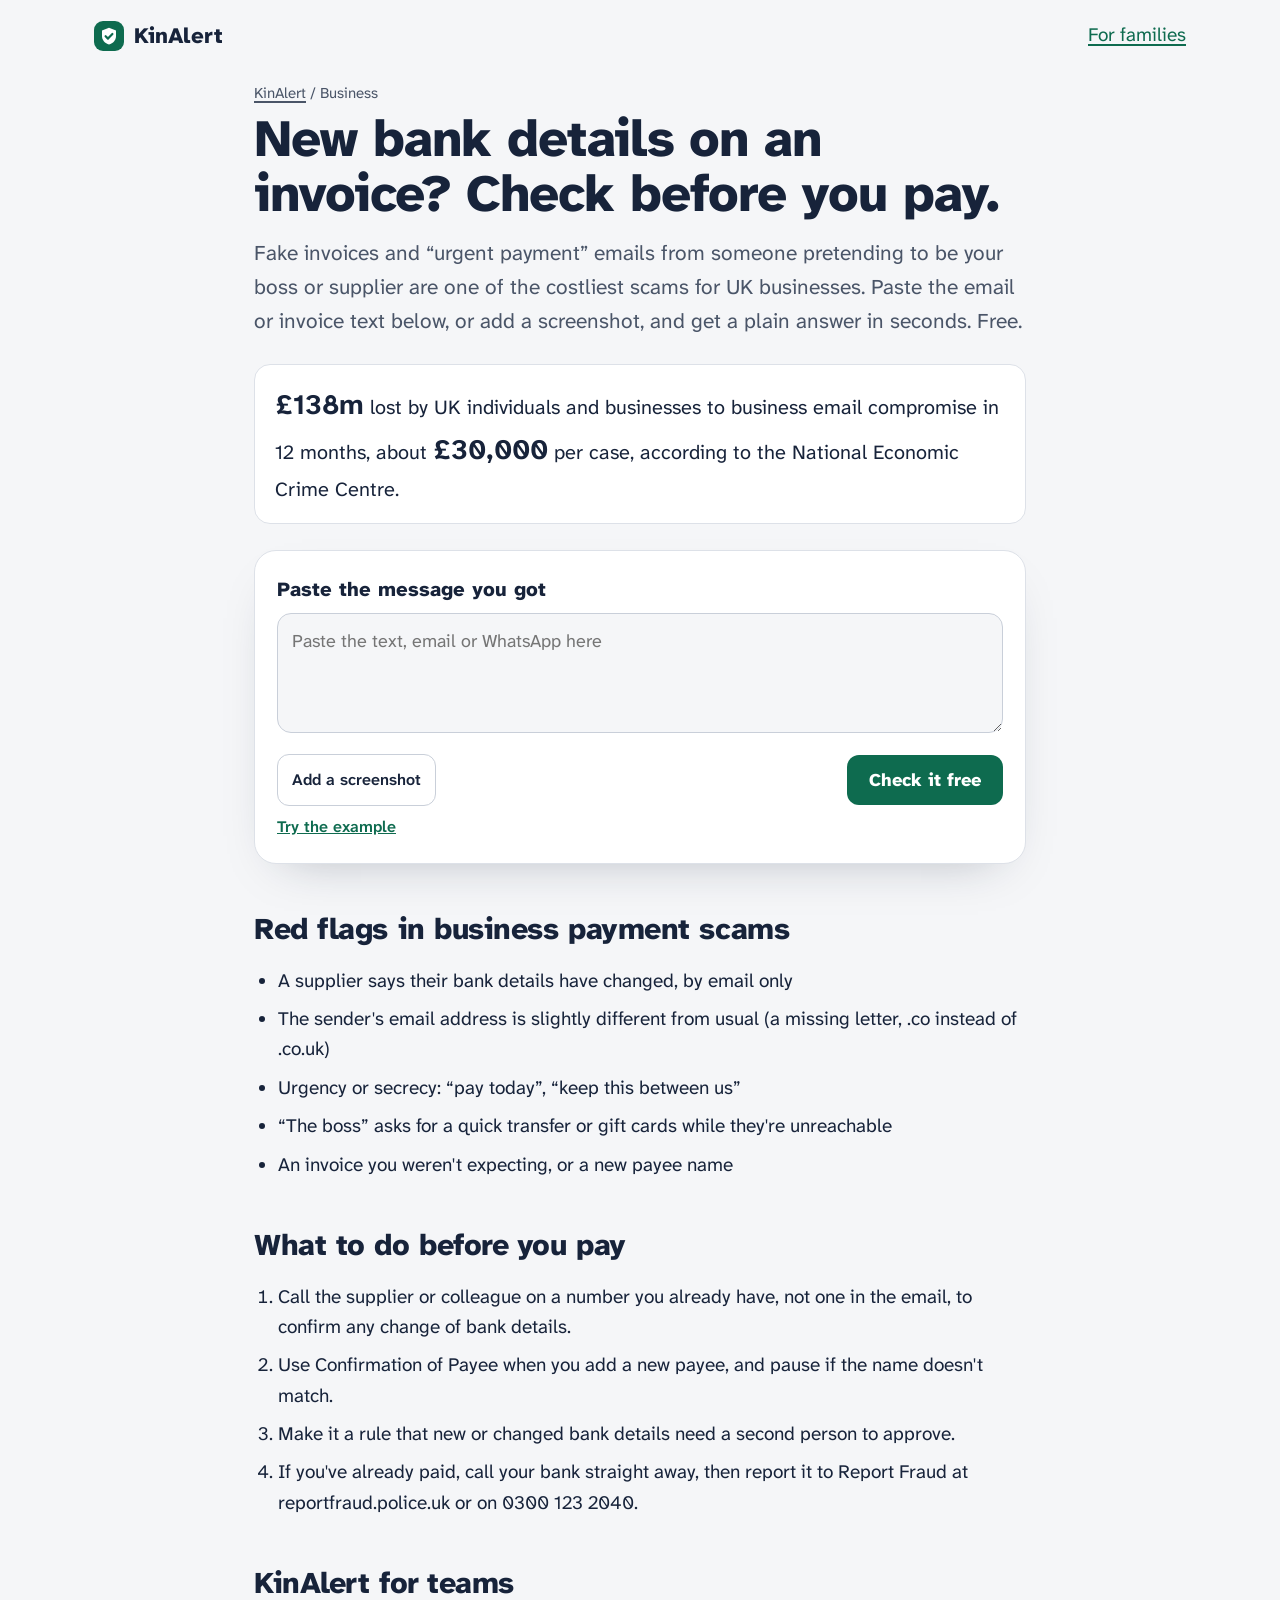
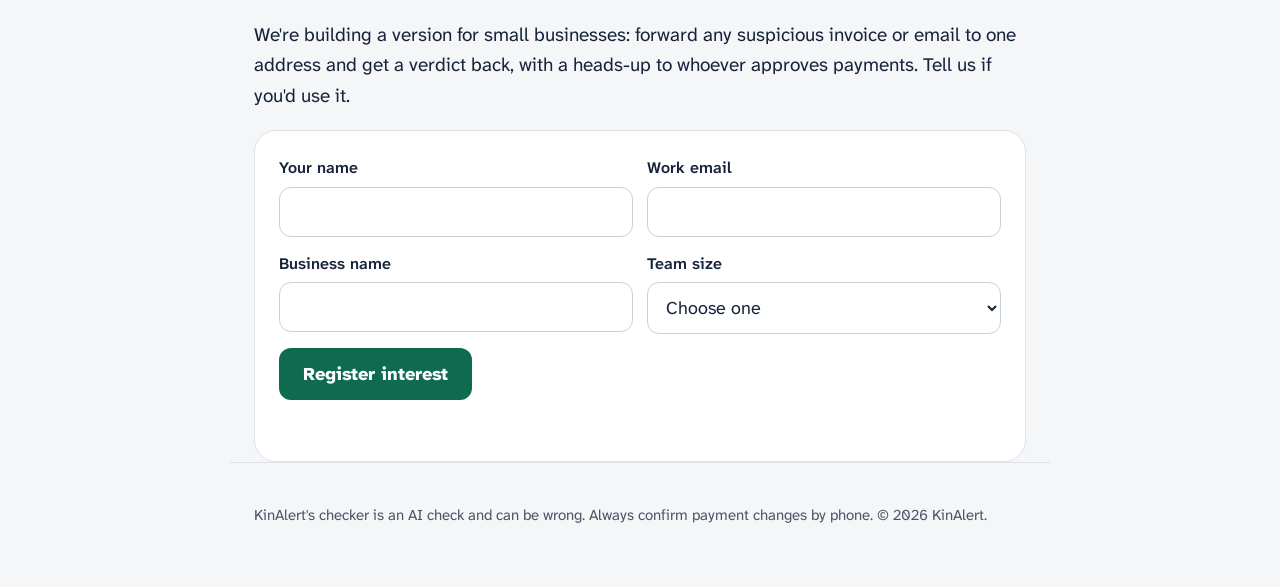
==== business/index.html @ 667c2122 "feat: business invoice scam checker page" ====
<!DOCTYPE html>
<html lang="en-GB"><head><meta charset="utf-8"><meta name="viewport" content="width=device-width, initial-scale=1">
<title>Free invoice and email scam checker for UK businesses | KinAlert</title>
<meta name="description" content="Got an invoice with new bank details or an urgent payment request from 'the boss'? Paste it in or add a screenshot and check it for scams free.">
<link rel="canonical" href="https://kinalert.co.uk/business/">
<link rel="icon" href="/assets/favicon-32.png" sizes="32x32" type="image/png">
<meta property="og:title" content="Free invoice and email scam checker for UK businesses"><meta property="og:image" content="https://kinalert.co.uk/assets/og.jpg">
<link rel="preconnect" href="https://fonts.googleapis.com"><link rel="preconnect" href="https://fonts.gstatic.com" crossorigin>
<link href="https://fonts.googleapis.com/css2?family=Atkinson+Hyperlegible+Next:wght@400;600;800&display=swap" rel="stylesheet">
<link rel="stylesheet" href="/assets/pages.css">
<style>
  .stat{font-size:20px;background:var(--surface);border:1px solid var(--line);border-radius:16px;padding:18px 20px;margin:0 0 26px}
  .stat b{font-size:28px}
  form.biz{background:var(--surface);border:1px solid var(--line);border-radius:22px;padding:24px}
  form.biz .two{display:grid;grid-template-columns:1fr 1fr;gap:14px}
  form.biz label{display:block;font-weight:600;font-size:16px;margin:0 0 6px}
  form.biz input,form.biz select{width:100%;font:400 18px var(--font);padding:12px 14px;border:1.5px solid var(--line-2);border-radius:12px;background:#fff;color:var(--ink);min-height:50px;margin-bottom:14px}
  form.biz input:focus,form.biz select:focus{outline:none;border-color:var(--brand);box-shadow:0 0 0 4px rgba(14,107,79,.15)}
  form.biz button{background:var(--brand);color:#fff;border:0;border-radius:12px;padding:14px 24px;font:800 18px var(--font);cursor:pointer;min-height:52px}
  .bm{font-weight:600;margin:10px 0 0;min-height:1.4em}.bm.ok{color:var(--brand)}.bm.err{color:var(--scam)}
  .hp{position:absolute;left:-9999px}
  @media (max-width:560px){form.biz .two{grid-template-columns:1fr;gap:0}}
</style>
</head><body>
<header class="wrap top"><a class="brand" href="/"><svg width="30" height="30" viewBox="0 0 30 30" aria-hidden="true"><rect width="30" height="30" rx="9" fill="#0e6b4f"/><path d="M15 6.8l7 2.8v5.4c0 4.3-3 7.4-7 8.6-4-1.2-7-4.3-7-8.6V9.6l7-2.8z" fill="#fff"/><path d="M11.6 15.2l2.4 2.4 4.4-4.6" fill="none" stroke="#0e6b4f" stroke-width="2.2" stroke-linecap="round" stroke-linejoin="round"/></svg> KinAlert</a><a href="/">For families</a></header>
<main class="wrap">
<p class="crumbs"><a href="/">KinAlert</a> / Business</p>
<h1>New bank details on an invoice? Check before you pay.</h1>
<p class="lead">Fake invoices and “urgent payment” emails from someone pretending to be your boss or supplier are one of the costliest scams for UK businesses. Paste the email or invoice text below, or add a screenshot, and get a plain answer in seconds. Free.</p>
<p class="stat"><b>£138m</b> lost by UK individuals and businesses to business email compromise in 12 months, about <b>£30,000</b> per case, according to the National Economic Crime Centre.</p>
<div data-kinalert-checker data-cta-text="Want this for your whole team?" data-cta-link="Register interest" data-cta-href="#biz" data-example="From: accounts@acme-supplies-ltd.co (Acme Supplies) — Hi, please note our bank details have changed. Pay invoice INV-2231 for £8,450 to the new account today: sort code 20-45-77, account 41239870. Please keep this confidential as we are mid-audit."></div>
<h2>Red flags in business payment scams</h2>
<ul class="flags">
  <li>A supplier says their bank details have changed, by email only</li>
  <li>The sender's email address is slightly different from usual (a missing letter, .co instead of .co.uk)</li>
  <li>Urgency or secrecy: “pay today”, “keep this between us”</li>
  <li>“The boss” asks for a quick transfer or gift cards while they're unreachable</li>
  <li>An invoice you weren't expecting, or a new payee name</li>
</ul>
<h2>What to do before you pay</h2>
<ol class="todo">
  <li>Call the supplier or colleague on a number you already have, not one in the email, to confirm any change of bank details.</li>
  <li>Use Confirmation of Payee when you add a new payee, and pause if the name doesn't match.</li>
  <li>Make it a rule that new or changed bank details need a second person to approve.</li>
  <li>If you've already paid, call your bank straight away, then report it to Report Fraud at reportfraud.police.uk or on 0300 123 2040.</li>
</ol>
<h2>KinAlert for teams</h2>
<p>We're building a version for small businesses: forward any suspicious invoice or email to one address and get a verdict back, with a heads-up to whoever approves payments. Tell us if you'd use it.</p>
<form class="biz" id="biz" novalidate>
  <div class="two"><div><label for="bn">Your name</label><input id="bn" name="name" autocomplete="name" maxlength="60" required></div>
  <div><label for="be">Work email</label><input id="be" name="email" type="email" autocomplete="email" maxlength="120" required></div></div>
  <div class="two"><div><label for="bc">Business name</label><input id="bc" name="company" autocomplete="organization" maxlength="80"></div>
  <div><label for="bs">Team size</label><select id="bs" name="size" required><option value="">Choose one</option><option>Just me</option><option>2–10</option><option>11–50</option><option>51+</option></select></div></div>
  <input class="hp" type="text" name="_honey" tabindex="-1" autocomplete="off" aria-hidden="true">
  <button type="submit" id="bgo">Register interest</button>
  <p class="bm" id="bm" role="status" aria-live="polite"></p>
</form>
</main>
<footer class="wrap">KinAlert's checker is an AI check and can be wrong. Always confirm payment changes by phone. © 2026 KinAlert.</footer>
<script src="/assets/checker-widget.js" defer></script>
<script>
(function () {
  var f = document.getElementById('biz'), m = document.getElementById('bm'), b = document.getElementById('bgo');
  function show(t, ok) { m.textContent = t; m.className = 'bm ' + (ok ? 'ok' : 'err'); }
  f.addEventListener('submit', function (e) {
    e.preventDefault();
    var d = { name: f.name.value, email: f.email.value, company: f.company.value, size: f.size.value, _honey: f._honey.value, _subject: 'KinAlert BUSINESS interest', _template: 'table', _captcha: 'false' };
    if (!d.name.trim()) { show('Add your name.', false); f.name.focus(); return; }
    if (!/^[^\s@]+@[^\s@]+\.[^\s@]+$/.test(d.email.trim())) { show('Check your email address.', false); f.email.focus(); return; }
    if (!d.size) { show('Choose your team size.', false); f.size.focus(); return; }
    b.disabled = true; b.textContent = 'Sending';
    fetch('https://formsubmit.co/ajax/de3dee0c972bc49ac073096827a7b243', { method: 'POST', headers: { 'Content-Type': 'application/json', 'Accept': 'application/json' }, body: JSON.stringify(d) })
      .then(function (r) { return r.json().then(function (j) { return { ok: r.ok, j: j }; }); })
      .then(function (res) { if (res.ok && String(res.j.success) === 'true') { f.reset(); show("Thanks, we'll be in touch.", true); } else { console.error('biz form', res.j); show("That didn't send. Try again in a minute.", false); } })
      .catch(function (err) { console.error('biz form network', err); show('No connection. Try again.', false); })
      .finally(function () { b.disabled = false; b.textContent = 'Register interest'; });
  });
})();
</script>
</body></html>
---- assets/pages.css ----
:root{--bg:#f5f6f8;--surface:#fff;--ink:#17233a;--ink-2:#4a5568;--line:#dde1e8;--line-2:#c9cfd9;--brand:#0e6b4f;--brand-dark:#0a5440;--scam:#c8102e;--unsure:#9a5b00;--focus:#ffbf47;--font:"Atkinson Hyperlegible Next","Atkinson Hyperlegible",system-ui,sans-serif}
*{box-sizing:border-box}html{-webkit-text-size-adjust:100%}
body{margin:0;background:var(--bg);color:var(--ink);font:400 19px/1.6 var(--font);-webkit-font-smoothing:antialiased}
a{color:var(--brand);text-underline-offset:3px;text-decoration-thickness:2px}:focus-visible{outline:4px solid var(--focus);outline-offset:2px}
.wrap{max-width:820px;margin:0 auto;padding-left:24px;padding-right:24px}
.top{display:flex;justify-content:space-between;align-items:center;padding-top:18px;padding-bottom:18px;max-width:1140px}
.brand{display:flex;align-items:center;gap:10px;font-weight:800;font-size:22px;color:var(--ink);text-decoration:none}
.crumbs{font-size:15px;color:var(--ink-2);margin:10px 0 6px}.crumbs a{color:var(--ink-2)}
h1{font-weight:800;font-size:clamp(34px,5vw,52px);line-height:1.06;letter-spacing:-.02em;margin:6px 0 16px;text-wrap:balance}
h2{font-weight:800;font-size:30px;line-height:1.15;letter-spacing:-.015em;margin:48px 0 12px}
.lead{font-size:21px;color:var(--ink-2);margin:0 0 26px}
.example{background:var(--surface);border:1px solid var(--line);border-left:6px solid var(--scam);border-radius:14px;padding:18px 20px;font-size:18px}
.example small{display:block;color:var(--ink-2);font-size:15px;margin-bottom:4px}
ul.flags,ol.todo{padding-left:24px}ul.flags li,ol.todo li{margin-bottom:8px}
.kc{background:var(--surface);border:1px solid var(--line);border-radius:22px;padding:22px;box-shadow:0 20px 50px -30px rgba(23,35,58,.35)}
.kc-l{display:block;font-weight:800;font-size:20px;margin-bottom:8px}
.kc textarea{width:100%;min-height:120px;font:400 18px/1.45 var(--font);padding:14px;border:1.5px solid var(--line-2);border-radius:14px;background:var(--bg);color:var(--ink);resize:vertical}
.kc textarea:focus{outline:none;border-color:var(--brand);background:#fff;box-shadow:0 0 0 4px rgba(14,107,79,.15)}
.kc-row{display:flex;flex-wrap:wrap;gap:10px;align-items:center;margin-top:12px}
.kc-file{font-weight:600;font-size:16px;border:1.5px solid var(--line-2);border-radius:12px;padding:12px 14px;cursor:pointer;min-height:48px}
.kc-pv{font-size:15px;color:var(--brand);font-weight:600}
.kc-go{margin-left:auto;background:var(--brand);color:#fff;border:0;border-radius:12px;padding:13px 22px;font:800 18px var(--font);cursor:pointer;min-height:50px}
.kc-go:hover{background:var(--brand-dark)}.kc-go[disabled]{opacity:.6}
.kc-ex{margin-top:10px;background:none;border:0;color:var(--brand);font:600 16px var(--font);text-decoration:underline;cursor:pointer;padding:0}
.kc-v{margin-top:18px;border-radius:16px;padding:16px 18px;border:1.5px solid}
.kc-v strong{font-size:22px}.kc-v.SCAM{background:#fdecee;border-color:#f2b8c0}.kc-v.SCAM strong{color:var(--scam)}
.kc-v.SAFE{background:#e4f2ec;border-color:#b9dccd}.kc-v.SAFE strong{color:var(--brand)}
.kc-v.UNSURE{background:#fff4e0;border-color:#f0d39b}.kc-v.UNSURE strong{color:var(--unsure)}
.kc-v p{margin:6px 0}.kc-v ol{margin:6px 0;padding-left:22px}.kc-fam{font-size:16px;border-top:1px solid rgba(23,35,58,.12);padding-top:10px}
.kc-err{color:var(--scam);font-weight:600}
details{border-bottom:1px solid var(--line);padding:16px 0}details:first-of-type{border-top:1px solid var(--line)}
summary{font-weight:600;font-size:19px;cursor:pointer}
.related{list-style:none;padding:0;display:grid;gap:8px}
.cta{margin:48px 0;background:var(--ink);color:#fff;border-radius:22px;padding:28px}.cta a{color:#fff;font-weight:800}
footer{color:var(--ink-2);font-size:15px;padding:40px 0 60px;border-top:1px solid var(--line);margin-top:40px}
@media (max-width:560px){.wrap{padding-left:16px;padding-right:16px}.kc-go{margin-left:0;width:100%}}
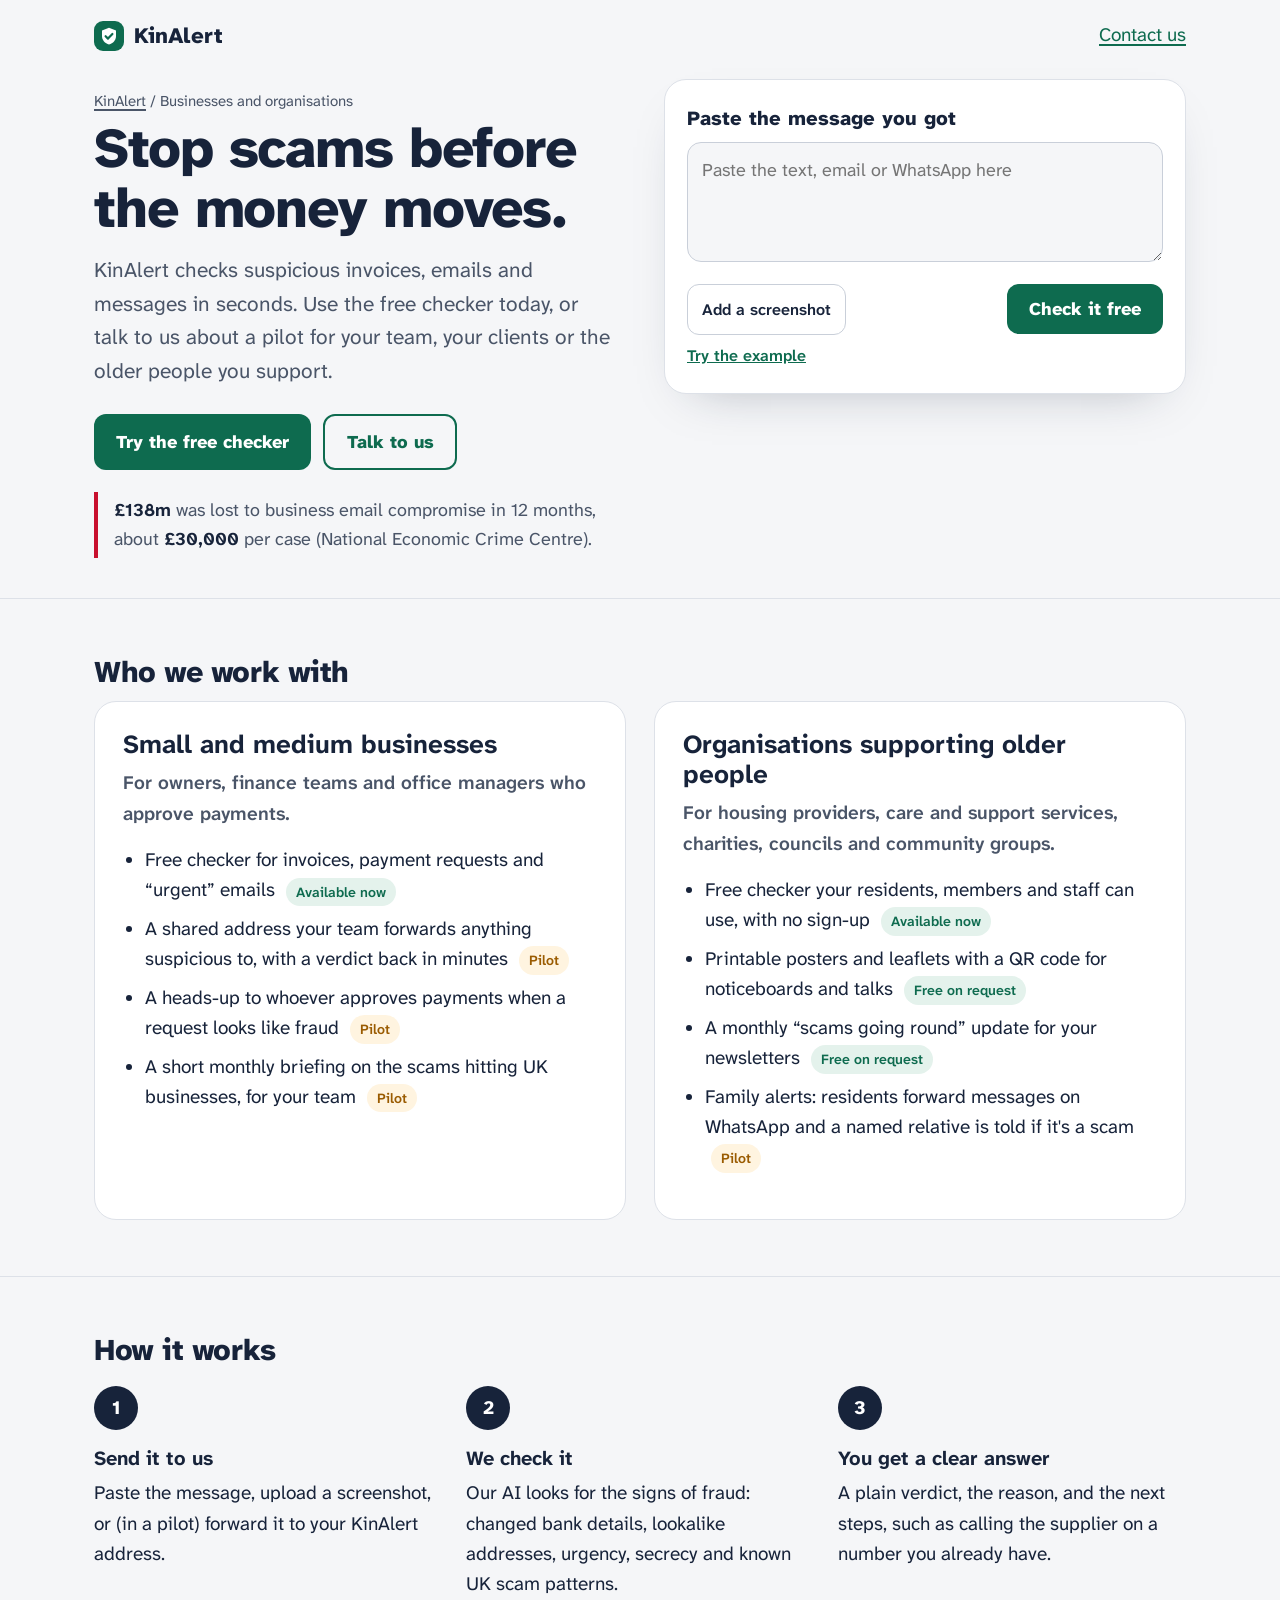
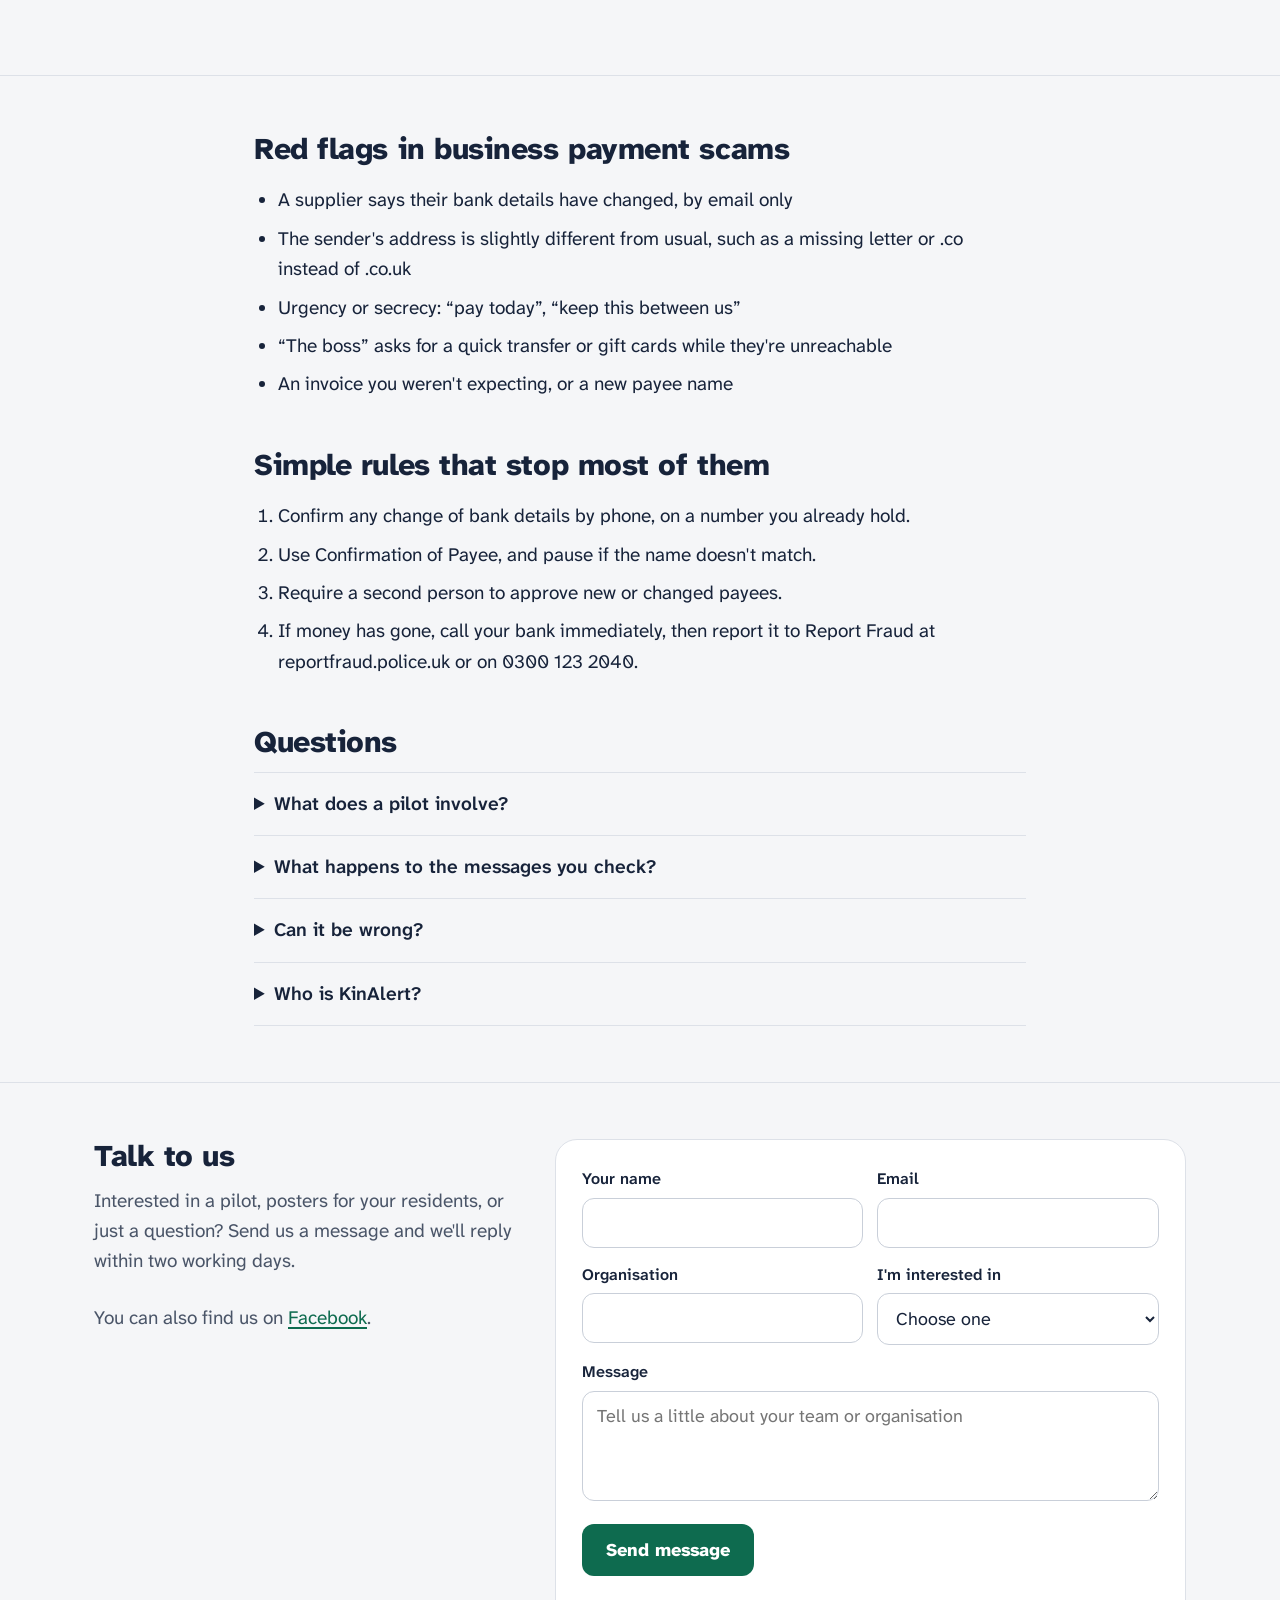
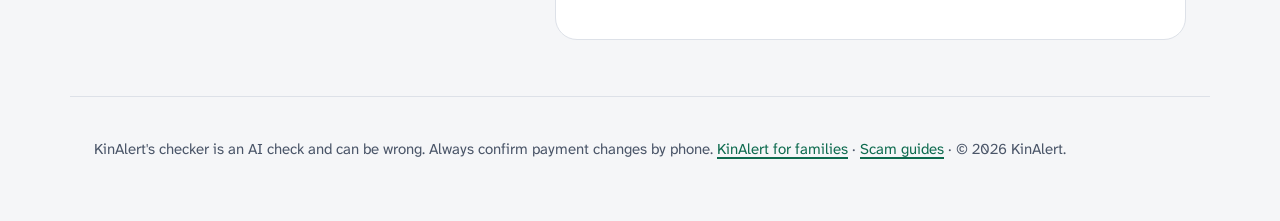
==== commit 2b163181: "feat: family-first homepage, in-depth business and organisations page with contact form" ====
--- a/business/index.html
+++ b/business/index.html
@@ -1,79 +1,169 @@
 <!DOCTYPE html>
 <html lang="en-GB"><head><meta charset="utf-8"><meta name="viewport" content="width=device-width, initial-scale=1">
-<title>Free invoice and email scam checker for UK businesses | KinAlert</title>
-<meta name="description" content="Got an invoice with new bank details or an urgent payment request from 'the boss'? Paste it in or add a screenshot and check it for scams free.">
+<title>KinAlert for businesses and organisations | Scam checking for teams</title>
+<meta name="description" content="Stop fake invoices and payment scams before money leaves your business, and protect the older people you support. Free scam checker, team pilots and resident programmes from KinAlert.">
 <link rel="canonical" href="https://kinalert.co.uk/business/">
 <link rel="icon" href="/assets/favicon-32.png" sizes="32x32" type="image/png">
-<meta property="og:title" content="Free invoice and email scam checker for UK businesses"><meta property="og:image" content="https://kinalert.co.uk/assets/og.jpg">
+<meta property="og:title" content="KinAlert for businesses and organisations"><meta property="og:image" content="https://kinalert.co.uk/assets/og.jpg">
 <link rel="preconnect" href="https://fonts.googleapis.com"><link rel="preconnect" href="https://fonts.gstatic.com" crossorigin>
 <link href="https://fonts.googleapis.com/css2?family=Atkinson+Hyperlegible+Next:wght@400;600;800&display=swap" rel="stylesheet">
 <link rel="stylesheet" href="/assets/pages.css">
 <style>
-  .stat{font-size:20px;background:var(--surface);border:1px solid var(--line);border-radius:16px;padding:18px 20px;margin:0 0 26px}
-  .stat b{font-size:28px}
-  form.biz{background:var(--surface);border:1px solid var(--line);border-radius:22px;padding:24px}
+  .wide{max-width:1140px}
+  .hero-b{display:grid;grid-template-columns:1fr 1fr;gap:48px;align-items:start;padding-top:8px;padding-bottom:40px}
+  .hero-b h1{font-size:clamp(36px,4.6vw,56px)}
+  .cta-row{display:flex;flex-wrap:wrap;gap:12px;margin-top:8px}
+  .btn{display:inline-flex;align-items:center;justify-content:center;background:var(--brand);color:#fff;border-radius:12px;padding:14px 22px;font:800 18px var(--font);text-decoration:none;min-height:52px}
+  .btn:hover{background:var(--brand-dark);color:#fff}
+  .btn.line{background:none;color:var(--brand);border:2px solid var(--brand)}
+  .btn.line:hover{background:#e4f2ec;color:var(--brand)}
+  .stat{font-size:18px;color:var(--ink-2);border-left:4px solid var(--scam);padding:4px 0 4px 16px;margin:22px 0 0}
+  .stat b{color:var(--ink)}
+  section.b{border-top:1px solid var(--line);padding-top:56px;padding-bottom:56px}
+  .who{display:grid;grid-template-columns:1fr 1fr;gap:28px}
+  .who > div{background:var(--surface);border:1px solid var(--line);border-radius:22px;padding:28px}
+  .who h3{font-size:26px;margin:0 0 8px;line-height:1.15}
+  .who .for{font-weight:600;color:var(--ink-2);margin:0 0 16px}
+  .who ul{padding-left:22px;margin:0 0 18px}.who li{margin-bottom:8px}
+  .tag{display:inline-block;font-size:14px;font-weight:600;border-radius:999px;padding:3px 10px;margin-left:6px;vertical-align:middle}
+  .tag.now{background:#e4f2ec;color:var(--brand)}.tag.soon{background:#fff4e0;color:var(--unsure)}
+  ol.steps{counter-reset:s;list-style:none;padding:0;display:grid;grid-template-columns:repeat(3,1fr);gap:24px}
+  ol.steps li{counter-increment:s}
+  ol.steps li::before{content:counter(s);display:grid;place-items:center;width:44px;height:44px;border-radius:50%;background:var(--ink);color:#fff;font-weight:800;margin-bottom:12px}
+  ol.steps strong{display:block;font-size:20px;margin-bottom:4px}
+  form.biz{background:var(--surface);border:1px solid var(--line);border-radius:22px;padding:26px}
   form.biz .two{display:grid;grid-template-columns:1fr 1fr;gap:14px}
   form.biz label{display:block;font-weight:600;font-size:16px;margin:0 0 6px}
-  form.biz input,form.biz select{width:100%;font:400 18px var(--font);padding:12px 14px;border:1.5px solid var(--line-2);border-radius:12px;background:#fff;color:var(--ink);min-height:50px;margin-bottom:14px}
-  form.biz input:focus,form.biz select:focus{outline:none;border-color:var(--brand);box-shadow:0 0 0 4px rgba(14,107,79,.15)}
+  form.biz input,form.biz select,form.biz textarea{width:100%;font:400 18px var(--font);padding:12px 14px;border:1.5px solid var(--line-2);border-radius:12px;background:#fff;color:var(--ink);min-height:50px;margin-bottom:14px}
+  form.biz textarea{min-height:110px;resize:vertical}
+  form.biz input:focus,form.biz select:focus,form.biz textarea:focus{outline:none;border-color:var(--brand);box-shadow:0 0 0 4px rgba(14,107,79,.15)}
   form.biz button{background:var(--brand);color:#fff;border:0;border-radius:12px;padding:14px 24px;font:800 18px var(--font);cursor:pointer;min-height:52px}
+  form.biz button[disabled]{opacity:.6}
   .bm{font-weight:600;margin:10px 0 0;min-height:1.4em}.bm.ok{color:var(--brand)}.bm.err{color:var(--scam)}
   .hp{position:absolute;left:-9999px}
+  .contact{display:grid;grid-template-columns:.8fr 1.2fr;gap:40px;align-items:start}
+  @media (max-width:900px){.hero-b,.who,.contact{grid-template-columns:1fr}ol.steps{grid-template-columns:1fr}}
   @media (max-width:560px){form.biz .two{grid-template-columns:1fr;gap:0}}
 </style>
 </head><body>
-<header class="wrap top"><a class="brand" href="/"><svg width="30" height="30" viewBox="0 0 30 30" aria-hidden="true"><rect width="30" height="30" rx="9" fill="#0e6b4f"/><path d="M15 6.8l7 2.8v5.4c0 4.3-3 7.4-7 8.6-4-1.2-7-4.3-7-8.6V9.6l7-2.8z" fill="#fff"/><path d="M11.6 15.2l2.4 2.4 4.4-4.6" fill="none" stroke="#0e6b4f" stroke-width="2.2" stroke-linecap="round" stroke-linejoin="round"/></svg> KinAlert</a><a href="/">For families</a></header>
-<main class="wrap">
-<p class="crumbs"><a href="/">KinAlert</a> / Business</p>
-<h1>New bank details on an invoice? Check before you pay.</h1>
-<p class="lead">Fake invoices and “urgent payment” emails from someone pretending to be your boss or supplier are one of the costliest scams for UK businesses. Paste the email or invoice text below, or add a screenshot, and get a plain answer in seconds. Free.</p>
-<p class="stat"><b>£138m</b> lost by UK individuals and businesses to business email compromise in 12 months, about <b>£30,000</b> per case, according to the National Economic Crime Centre.</p>
-<div data-kinalert-checker data-cta-text="Want this for your whole team?" data-cta-link="Register interest" data-cta-href="#biz" data-example="From: accounts@acme-supplies-ltd.co (Acme Supplies) — Hi, please note our bank details have changed. Pay invoice INV-2231 for £8,450 to the new account today: sort code 20-45-77, account 41239870. Please keep this confidential as we are mid-audit."></div>
-<h2>Red flags in business payment scams</h2>
-<ul class="flags">
-  <li>A supplier says their bank details have changed, by email only</li>
-  <li>The sender's email address is slightly different from usual (a missing letter, .co instead of .co.uk)</li>
-  <li>Urgency or secrecy: “pay today”, “keep this between us”</li>
-  <li>“The boss” asks for a quick transfer or gift cards while they're unreachable</li>
-  <li>An invoice you weren't expecting, or a new payee name</li>
-</ul>
-<h2>What to do before you pay</h2>
-<ol class="todo">
-  <li>Call the supplier or colleague on a number you already have, not one in the email, to confirm any change of bank details.</li>
-  <li>Use Confirmation of Payee when you add a new payee, and pause if the name doesn't match.</li>
-  <li>Make it a rule that new or changed bank details need a second person to approve.</li>
-  <li>If you've already paid, call your bank straight away, then report it to Report Fraud at reportfraud.police.uk or on 0300 123 2040.</li>
-</ol>
-<h2>KinAlert for teams</h2>
-<p>We're building a version for small businesses: forward any suspicious invoice or email to one address and get a verdict back, with a heads-up to whoever approves payments. Tell us if you'd use it.</p>
-<form class="biz" id="biz" novalidate>
-  <div class="two"><div><label for="bn">Your name</label><input id="bn" name="name" autocomplete="name" maxlength="60" required></div>
-  <div><label for="be">Work email</label><input id="be" name="email" type="email" autocomplete="email" maxlength="120" required></div></div>
-  <div class="two"><div><label for="bc">Business name</label><input id="bc" name="company" autocomplete="organization" maxlength="80"></div>
-  <div><label for="bs">Team size</label><select id="bs" name="size" required><option value="">Choose one</option><option>Just me</option><option>2–10</option><option>11–50</option><option>51+</option></select></div></div>
-  <input class="hp" type="text" name="_honey" tabindex="-1" autocomplete="off" aria-hidden="true">
-  <button type="submit" id="bgo">Register interest</button>
-  <p class="bm" id="bm" role="status" aria-live="polite"></p>
-</form>
+<header class="wrap wide top"><a class="brand" href="/"><svg width="30" height="30" viewBox="0 0 30 30" aria-hidden="true"><rect width="30" height="30" rx="9" fill="#0e6b4f"/><path d="M15 6.8l7 2.8v5.4c0 4.3-3 7.4-7 8.6-4-1.2-7-4.3-7-8.6V9.6l7-2.8z" fill="#fff"/><path d="M11.6 15.2l2.4 2.4 4.4-4.6" fill="none" stroke="#0e6b4f" stroke-width="2.2" stroke-linecap="round" stroke-linejoin="round"/></svg> KinAlert</a><a href="#contact">Contact us</a></header>
+
+<main>
+  <div class="wrap wide hero-b">
+    <div>
+      <p class="crumbs"><a href="/">KinAlert</a> / Businesses and organisations</p>
+      <h1>Stop scams before the money moves.</h1>
+      <p class="lead">KinAlert checks suspicious invoices, emails and messages in seconds. Use the free checker today, or talk to us about a pilot for your team, your clients or the older people you support.</p>
+      <div class="cta-row"><a class="btn" href="#check">Try the free checker</a><a class="btn line" href="#contact">Talk to us</a></div>
+      <p class="stat"><b>£138m</b> was lost to business email compromise in 12 months, about <b>£30,000</b> per case (National Economic Crime Centre).</p>
+    </div>
+    <div id="check">
+      <div data-kinalert-checker data-cta-text="Want this for your whole team?" data-cta-link="Talk to us" data-cta-href="#contact" data-example="From: accounts@acme-supplies-ltd.co (Acme Supplies). Hi, please note our bank details have changed. Pay invoice INV-2231 for £8,450 to the new account today: sort code 20-45-77, account 41239870. Please keep this confidential as we are mid-audit."></div>
+    </div>
+  </div>
+
+  <section class="b" aria-labelledby="who-h">
+    <div class="wrap wide">
+      <h2 id="who-h" style="margin-top:0">Who we work with</h2>
+      <div class="who">
+        <div>
+          <h3>Small and medium businesses</h3>
+          <p class="for">For owners, finance teams and office managers who approve payments.</p>
+          <ul>
+            <li>Free checker for invoices, payment requests and “urgent” emails <span class="tag now">Available now</span></li>
+            <li>A shared address your team forwards anything suspicious to, with a verdict back in minutes <span class="tag soon">Pilot</span></li>
+            <li>A heads-up to whoever approves payments when a request looks like fraud <span class="tag soon">Pilot</span></li>
+            <li>A short monthly briefing on the scams hitting UK businesses, for your team <span class="tag soon">Pilot</span></li>
+          </ul>
+        </div>
+        <div>
+          <h3>Organisations supporting older people</h3>
+          <p class="for">For housing providers, care and support services, charities, councils and community groups.</p>
+          <ul>
+            <li>Free checker your residents, members and staff can use, with no sign-up <span class="tag now">Available now</span></li>
+            <li>Printable posters and leaflets with a QR code for noticeboards and talks <span class="tag now">Free on request</span></li>
+            <li>A monthly “scams going round” update for your newsletters <span class="tag now">Free on request</span></li>
+            <li>Family alerts: residents forward messages on WhatsApp and a named relative is told if it's a scam <span class="tag soon">Pilot</span></li>
+          </ul>
+        </div>
+      </div>
+    </div>
+  </section>
+
+  <section class="b" aria-labelledby="how-h">
+    <div class="wrap wide">
+      <h2 id="how-h" style="margin-top:0">How it works</h2>
+      <ol class="steps">
+        <li><strong>Send it to us</strong>Paste the message, upload a screenshot, or (in a pilot) forward it to your KinAlert address.</li>
+        <li><strong>We check it</strong>Our AI looks for the signs of fraud: changed bank details, lookalike addresses, urgency, secrecy and known UK scam patterns.</li>
+        <li><strong>You get a clear answer</strong>A plain verdict, the reason, and the next steps, such as calling the supplier on a number you already have.</li>
+      </ol>
+    </div>
+  </section>
+
+  <section class="b" aria-labelledby="flags-h">
+    <div class="wrap" style="max-width:820px">
+      <h2 id="flags-h" style="margin-top:0">Red flags in business payment scams</h2>
+      <ul class="flags">
+        <li>A supplier says their bank details have changed, by email only</li>
+        <li>The sender's address is slightly different from usual, such as a missing letter or .co instead of .co.uk</li>
+        <li>Urgency or secrecy: “pay today”, “keep this between us”</li>
+        <li>“The boss” asks for a quick transfer or gift cards while they're unreachable</li>
+        <li>An invoice you weren't expecting, or a new payee name</li>
+      </ul>
+      <h2>Simple rules that stop most of them</h2>
+      <ol class="todo">
+        <li>Confirm any change of bank details by phone, on a number you already hold.</li>
+        <li>Use Confirmation of Payee, and pause if the name doesn't match.</li>
+        <li>Require a second person to approve new or changed payees.</li>
+        <li>If money has gone, call your bank immediately, then report it to Report Fraud at reportfraud.police.uk or on 0300 123 2040.</li>
+      </ol>
+      <h2>Questions</h2>
+      <details><summary>What does a pilot involve?</summary><p>We set KinAlert up for a small group (a team, or residents in one scheme), check in regularly, and shape it around what you need. Early pilots are free while we build the product with partners.</p></details>
+      <details><summary>What happens to the messages you check?</summary><p>Messages are checked by our AI and the answer is returned. We don't store the content. Don't send passwords or full card numbers.</p></details>
+      <details><summary>Can it be wrong?</summary><p>Yes. It's built to be cautious: if it isn't sure, it says so. It supports your checks, it doesn't replace them. Always confirm payment changes by phone.</p></details>
+      <details><summary>Who is KinAlert?</summary><p>KinAlert is a UK start-up building scam protection for families and the organisations that support them. We're early, independent and working closely with our first partners.</p></details>
+    </div>
+  </section>
+
+  <section class="b" id="contact" aria-labelledby="contact-h">
+    <div class="wrap wide contact">
+      <div>
+        <h2 id="contact-h" style="margin-top:0">Talk to us</h2>
+        <p class="lead" style="font-size:19px">Interested in a pilot, posters for your residents, or just a question? Send us a message and we'll reply within two working days.</p>
+        <p style="color:var(--ink-2)">You can also find us on <a href="https://www.facebook.com/profile.php?id=61595379268950" rel="noopener">Facebook</a>.</p>
+      </div>
+      <form class="biz" id="biz" novalidate>
+        <div class="two"><div><label for="bn">Your name</label><input id="bn" name="name" autocomplete="name" maxlength="60" required></div>
+        <div><label for="be">Email</label><input id="be" name="email" type="email" autocomplete="email" maxlength="120" required></div></div>
+        <div class="two"><div><label for="bc">Organisation</label><input id="bc" name="company" autocomplete="organization" maxlength="80"></div>
+        <div><label for="bt">I'm interested in</label><select id="bt" name="interest" required><option value="">Choose one</option><option>Team pilot (business)</option><option>Resident / member programme</option><option>Posters and leaflets</option><option>Something else</option></select></div></div>
+        <label for="bmsg">Message</label><textarea id="bmsg" name="message" maxlength="2000" placeholder="Tell us a little about your team or organisation"></textarea>
+        <input class="hp" type="text" name="_honey" tabindex="-1" autocomplete="off" aria-hidden="true">
+        <button type="submit" id="bgo">Send message</button>
+        <p class="bm" id="bm" role="status" aria-live="polite"></p>
+      </form>
+    </div>
+  </section>
 </main>
-<footer class="wrap">KinAlert's checker is an AI check and can be wrong. Always confirm payment changes by phone. © 2026 KinAlert.</footer>
-<script src="/assets/checker-widget.js" defer></script>
+<footer class="wrap wide">KinAlert's checker is an AI check and can be wrong. Always confirm payment changes by phone. <a href="/">KinAlert for families</a> · <a href="/scams/">Scam guides</a> · © 2026 KinAlert.</footer>
+<script src="/assets/checker-widget.js?v=2" defer></script>
 <script>
 (function () {
   var f = document.getElementById('biz'), m = document.getElementById('bm'), b = document.getElementById('bgo');
   function show(t, ok) { m.textContent = t; m.className = 'bm ' + (ok ? 'ok' : 'err'); }
   f.addEventListener('submit', function (e) {
     e.preventDefault();
-    var d = { name: f.name.value, email: f.email.value, company: f.company.value, size: f.size.value, _honey: f._honey.value, _subject: 'KinAlert BUSINESS interest', _template: 'table', _captcha: 'false' };
+    var d = { name: f.name.value, email: f.email.value, organisation: f.company.value, interest: f.interest.value, message: f.message.value, _honey: f._honey.value, _subject: 'KinAlert BUSINESS enquiry', _template: 'table', _captcha: 'false' };
     if (!d.name.trim()) { show('Add your name.', false); f.name.focus(); return; }
     if (!/^[^\s@]+@[^\s@]+\.[^\s@]+$/.test(d.email.trim())) { show('Check your email address.', false); f.email.focus(); return; }
-    if (!d.size) { show('Choose your team size.', false); f.size.focus(); return; }
+    if (!d.interest) { show('Choose what you are interested in.', false); f.interest.focus(); return; }
     b.disabled = true; b.textContent = 'Sending';
     fetch('https://formsubmit.co/ajax/de3dee0c972bc49ac073096827a7b243', { method: 'POST', headers: { 'Content-Type': 'application/json', 'Accept': 'application/json' }, body: JSON.stringify(d) })
       .then(function (r) { return r.json().then(function (j) { return { ok: r.ok, j: j }; }); })
-      .then(function (res) { if (res.ok && String(res.j.success) === 'true') { f.reset(); show("Thanks, we'll be in touch.", true); } else { console.error('biz form', res.j); show("That didn't send. Try again in a minute.", false); } })
-      .catch(function (err) { console.error('biz form network', err); show('No connection. Try again.', false); })
-      .finally(function () { b.disabled = false; b.textContent = 'Register interest'; });
+      .then(function (res) { if (res.ok && String(res.j.success) === 'true') { f.reset(); show("Thanks. We'll reply within two working days.", true); } else { console.error('enquiry', res.j); show("That didn't send. Try again in a minute.", false); } })
+      .catch(function (err) { console.error('enquiry network', err); show('No connection. Try again.', false); })
+      .finally(function () { b.disabled = false; b.textContent = 'Send message'; });
   });
 })();
 </script>
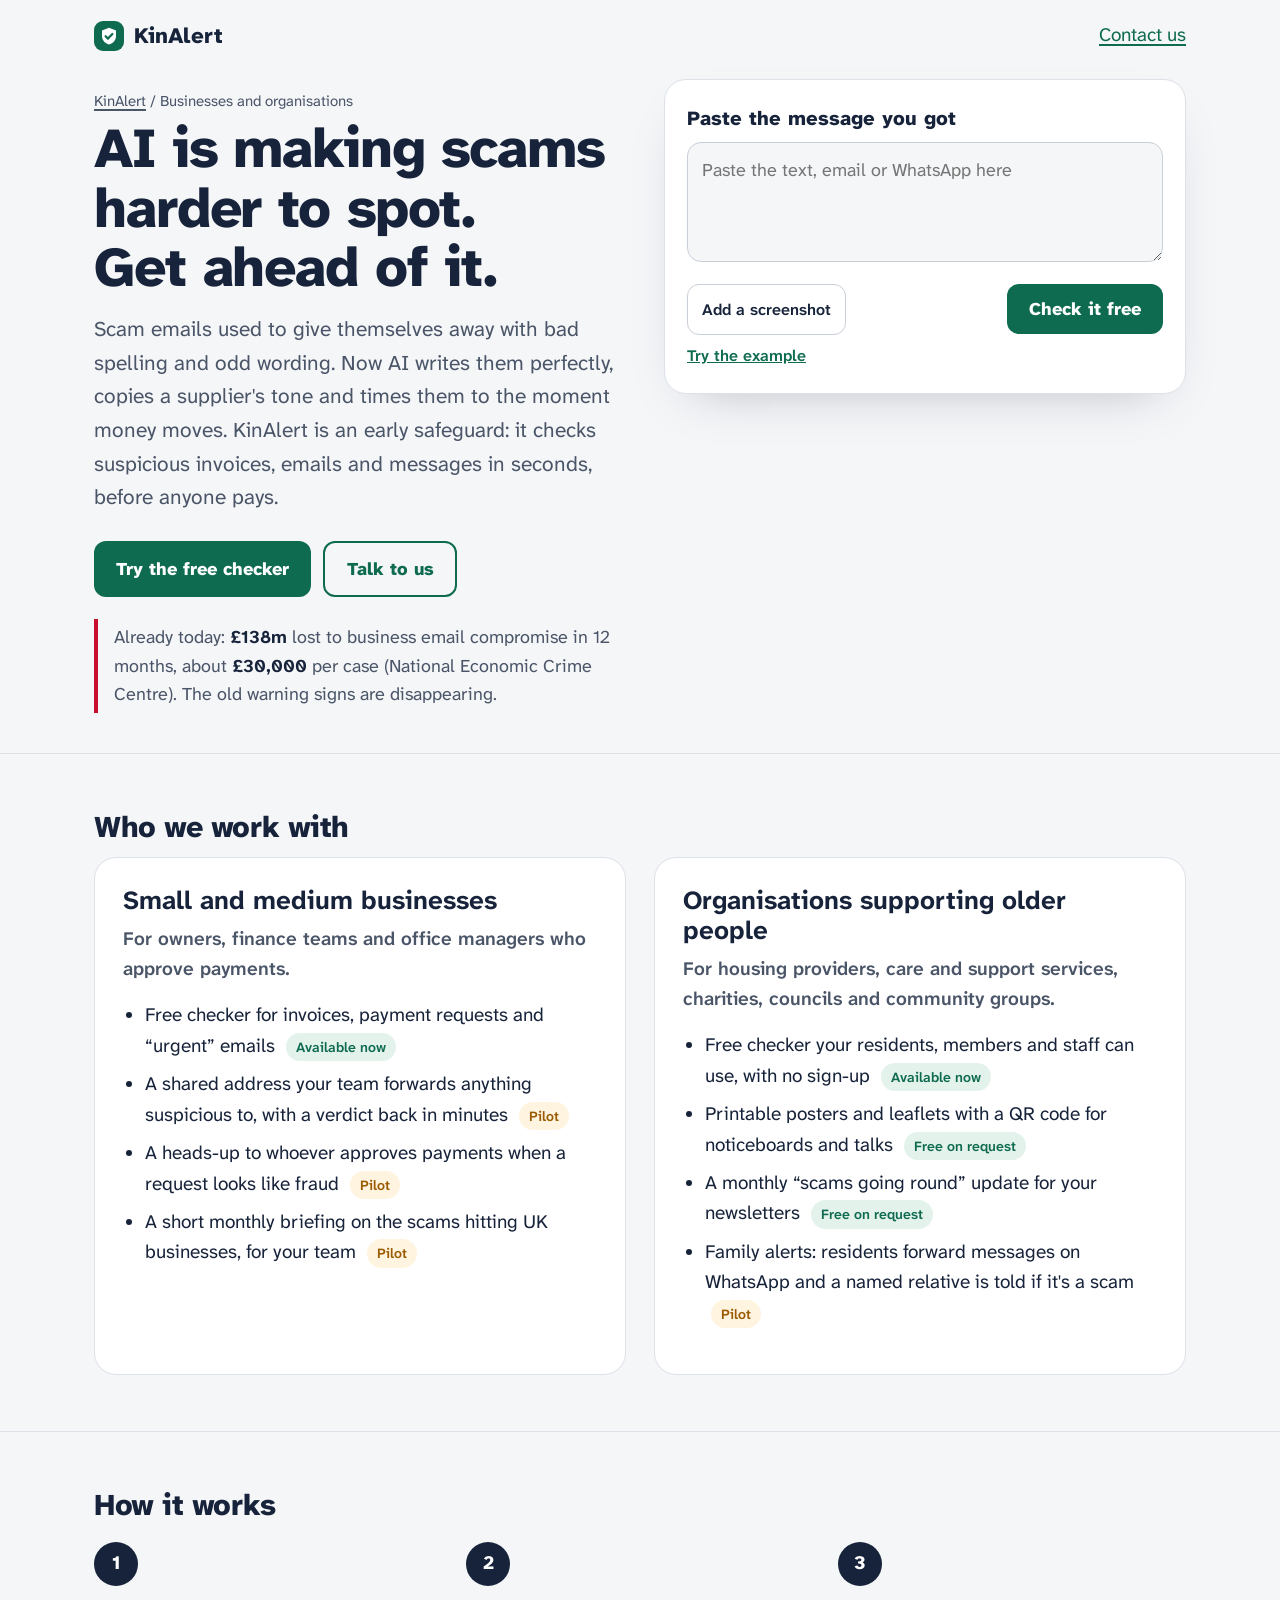
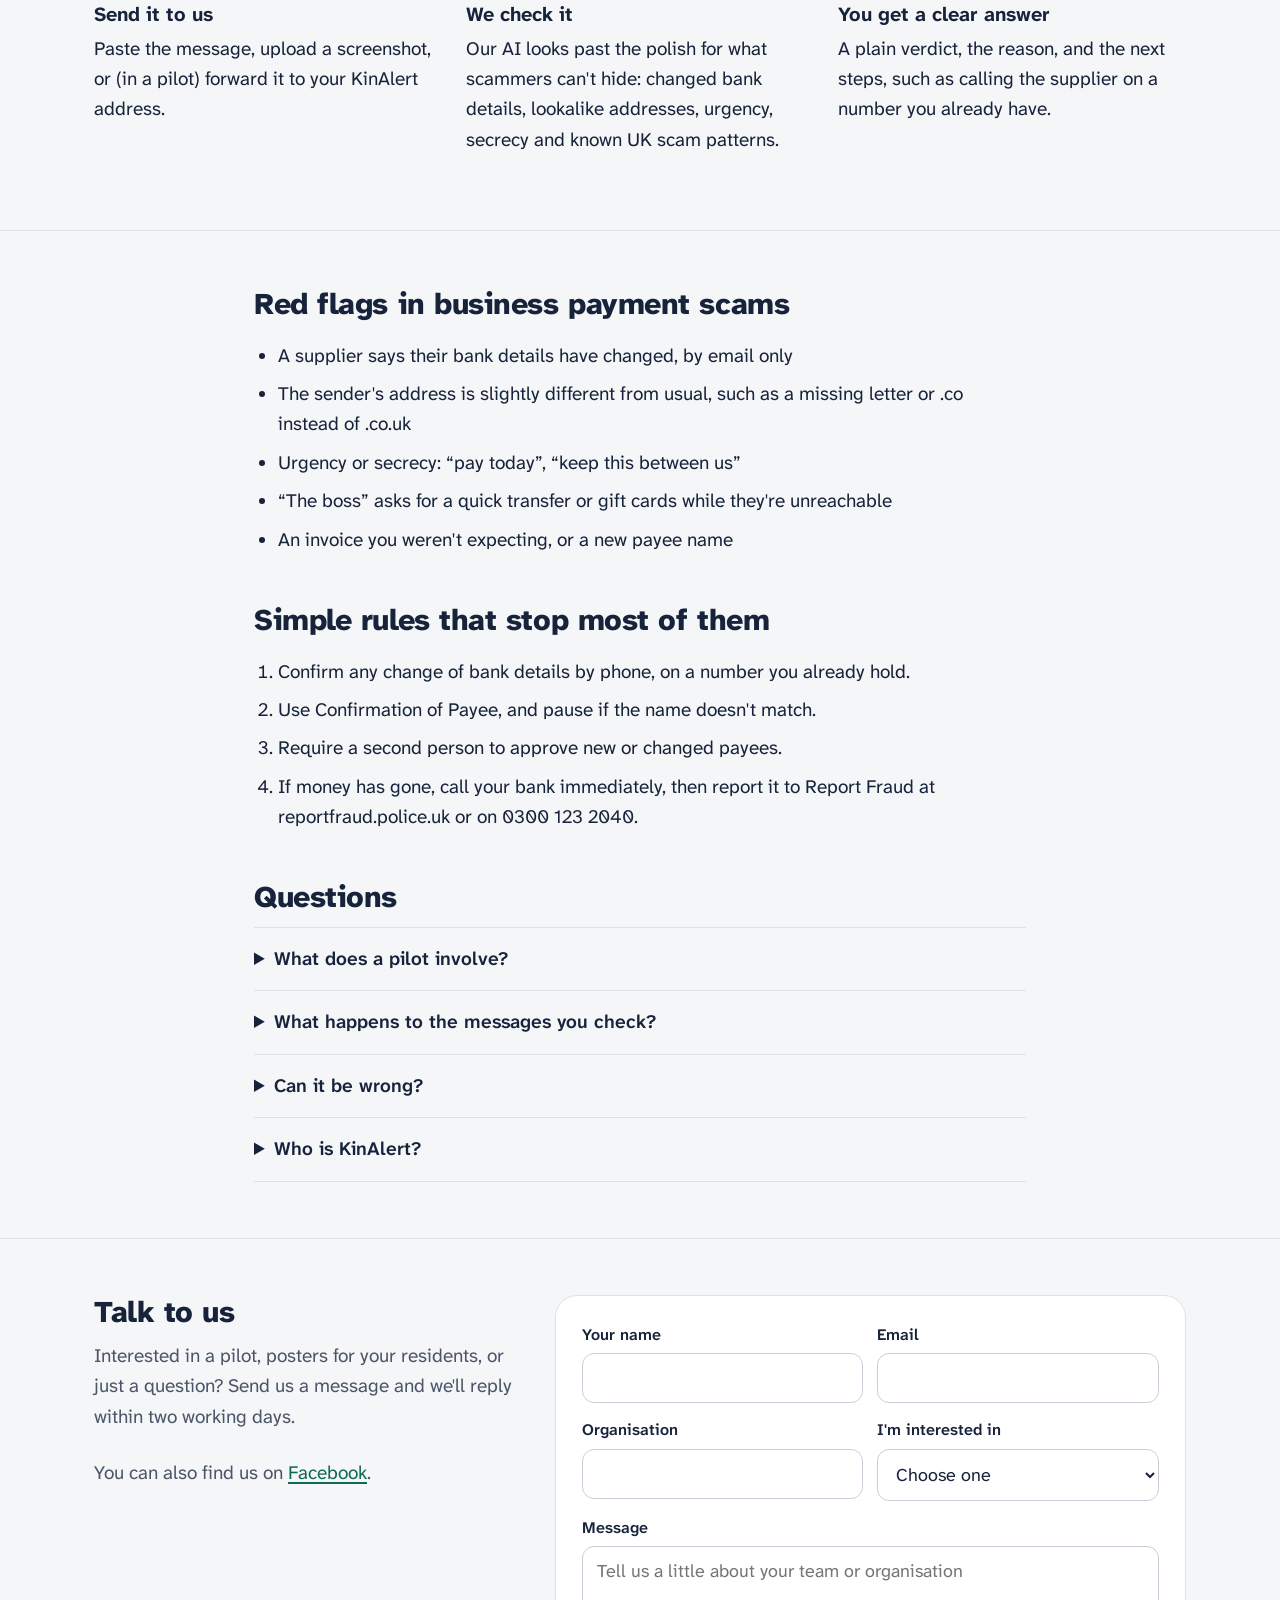
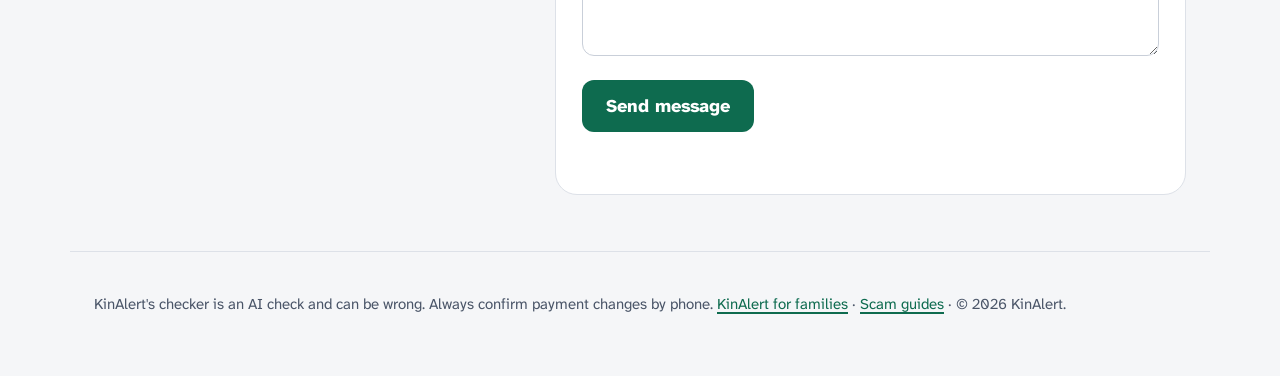
==== commit 438962bb: "feat: position business page as early safeguard against AI scams" ====
--- a/business/index.html
+++ b/business/index.html
@@ -1,7 +1,7 @@
 <!DOCTYPE html>
 <html lang="en-GB"><head><meta charset="utf-8"><meta name="viewport" content="width=device-width, initial-scale=1">
-<title>KinAlert for businesses and organisations | Scam checking for teams</title>
-<meta name="description" content="Stop fake invoices and payment scams before money leaves your business, and protect the older people you support. Free scam checker, team pilots and resident programmes from KinAlert.">
+<title>KinAlert for businesses | An early safeguard against AI-powered scams</title>
+<meta name="description" content="AI is making fake invoices and payment scams harder to spot. KinAlert checks suspicious invoices and emails in seconds, free. Team pilots and resident programmes available.">
 <link rel="canonical" href="https://kinalert.co.uk/business/">
 <link rel="icon" href="/assets/favicon-32.png" sizes="32x32" type="image/png">
 <meta property="og:title" content="KinAlert for businesses and organisations"><meta property="og:image" content="https://kinalert.co.uk/assets/og.jpg">
@@ -52,10 +52,10 @@
   <div class="wrap wide hero-b">
     <div>
       <p class="crumbs"><a href="/">KinAlert</a> / Businesses and organisations</p>
-      <h1>Stop scams before the money moves.</h1>
-      <p class="lead">KinAlert checks suspicious invoices, emails and messages in seconds. Use the free checker today, or talk to us about a pilot for your team, your clients or the older people you support.</p>
+      <h1>AI is making scams harder to spot. Get ahead of it.</h1>
+      <p class="lead">Scam emails used to give themselves away with bad spelling and odd wording. Now AI writes them perfectly, copies a supplier's tone and times them to the moment money moves. KinAlert is an early safeguard: it checks suspicious invoices, emails and messages in seconds, before anyone pays.</p>
       <div class="cta-row"><a class="btn" href="#check">Try the free checker</a><a class="btn line" href="#contact">Talk to us</a></div>
-      <p class="stat"><b>£138m</b> was lost to business email compromise in 12 months, about <b>£30,000</b> per case (National Economic Crime Centre).</p>
+      <p class="stat">Already today: <b>£138m</b> lost to business email compromise in 12 months, about <b>£30,000</b> per case (National Economic Crime Centre). The old warning signs are disappearing.</p>
     </div>
     <div id="check">
       <div data-kinalert-checker data-cta-text="Want this for your whole team?" data-cta-link="Talk to us" data-cta-href="#contact" data-example="From: accounts@acme-supplies-ltd.co (Acme Supplies). Hi, please note our bank details have changed. Pay invoice INV-2231 for £8,450 to the new account today: sort code 20-45-77, account 41239870. Please keep this confidential as we are mid-audit."></div>
@@ -95,7 +95,7 @@
       <h2 id="how-h" style="margin-top:0">How it works</h2>
       <ol class="steps">
         <li><strong>Send it to us</strong>Paste the message, upload a screenshot, or (in a pilot) forward it to your KinAlert address.</li>
-        <li><strong>We check it</strong>Our AI looks for the signs of fraud: changed bank details, lookalike addresses, urgency, secrecy and known UK scam patterns.</li>
+        <li><strong>We check it</strong>Our AI looks past the polish for what scammers can't hide: changed bank details, lookalike addresses, urgency, secrecy and known UK scam patterns.</li>
         <li><strong>You get a clear answer</strong>A plain verdict, the reason, and the next steps, such as calling the supplier on a number you already have.</li>
       </ol>
     </div>
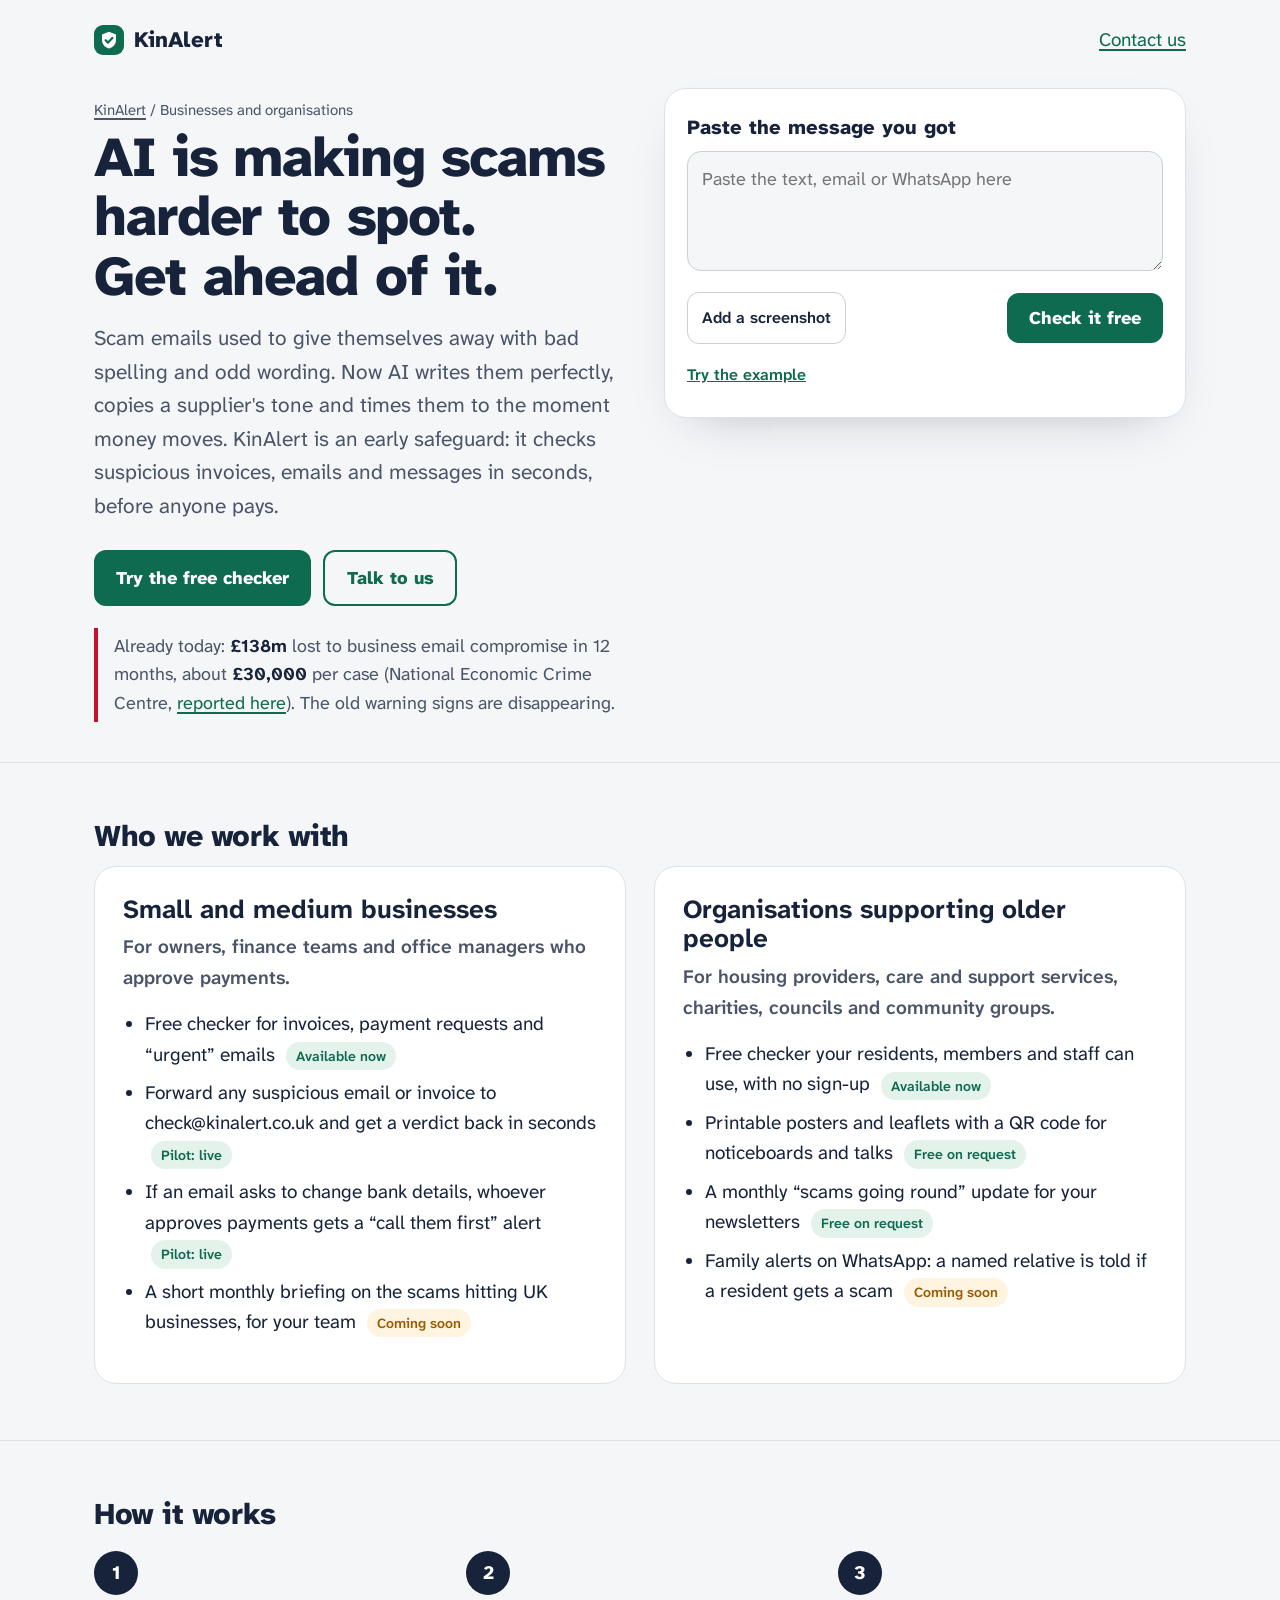
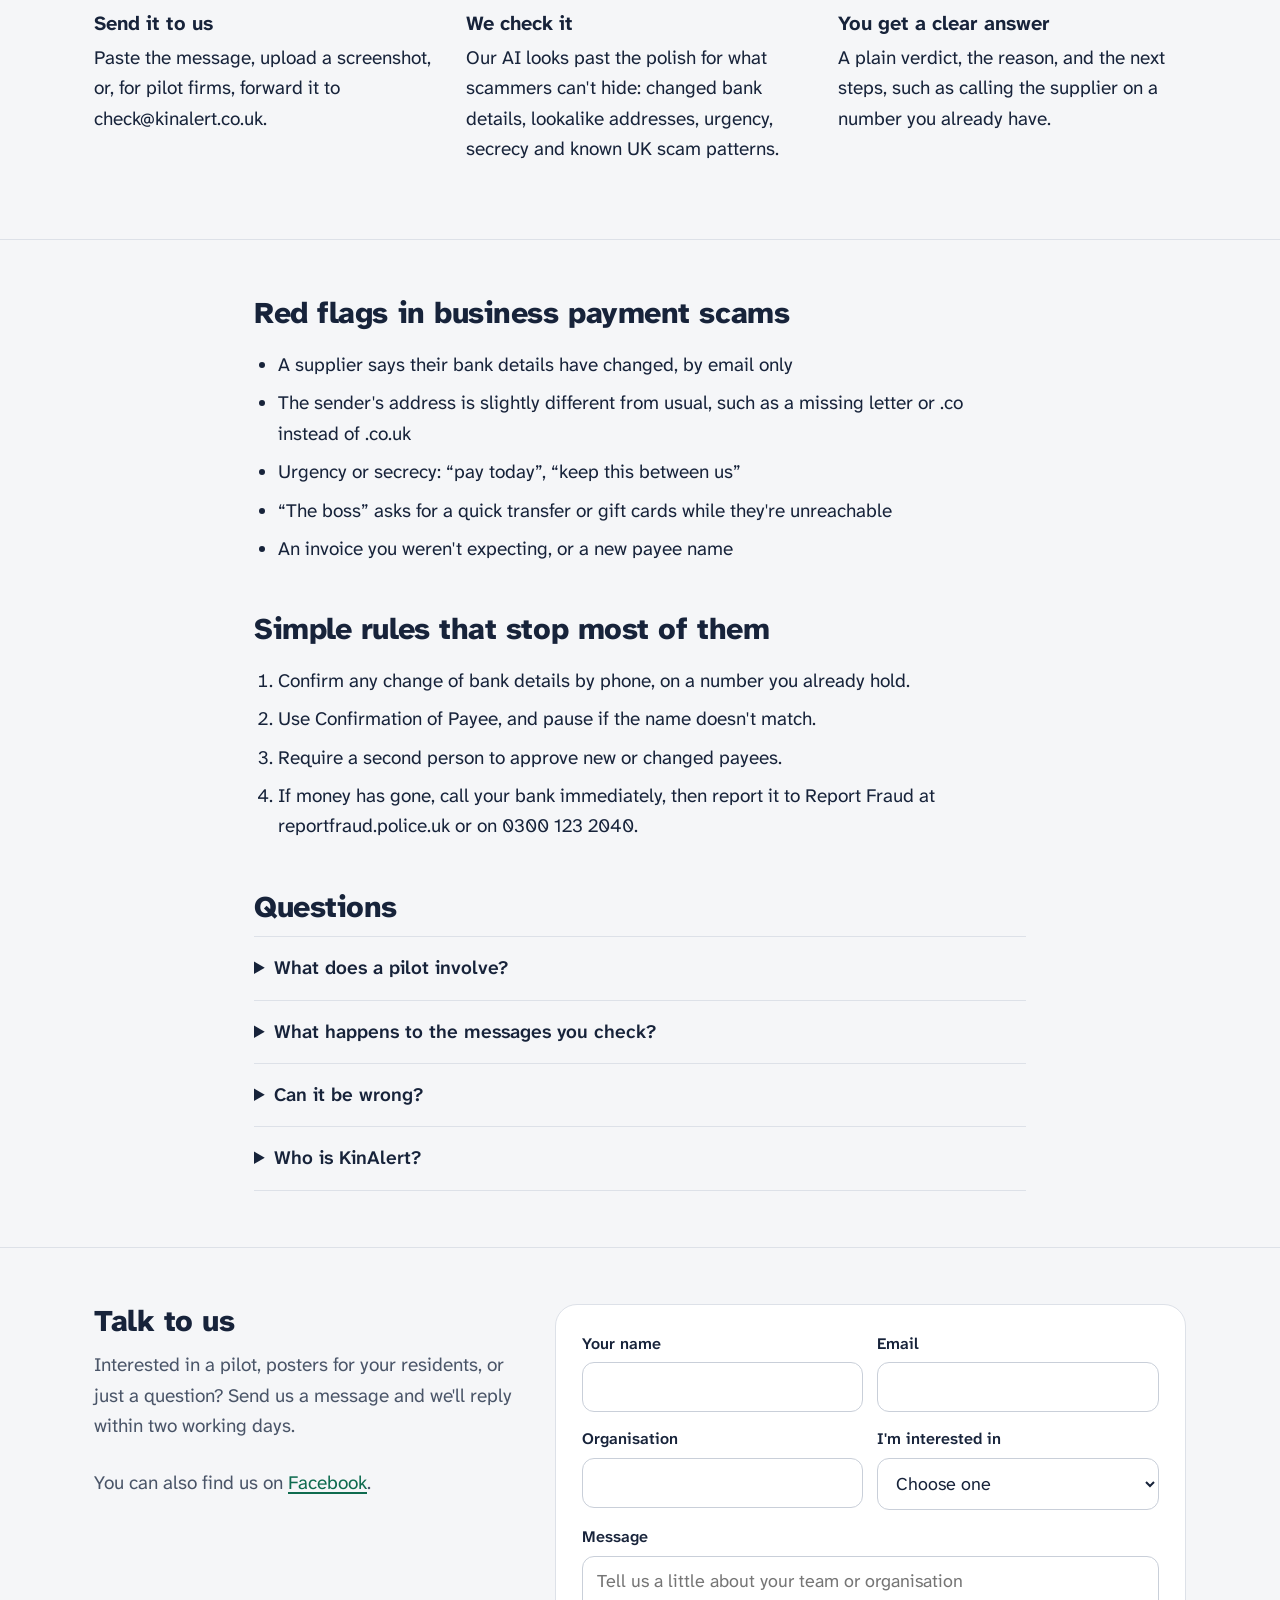
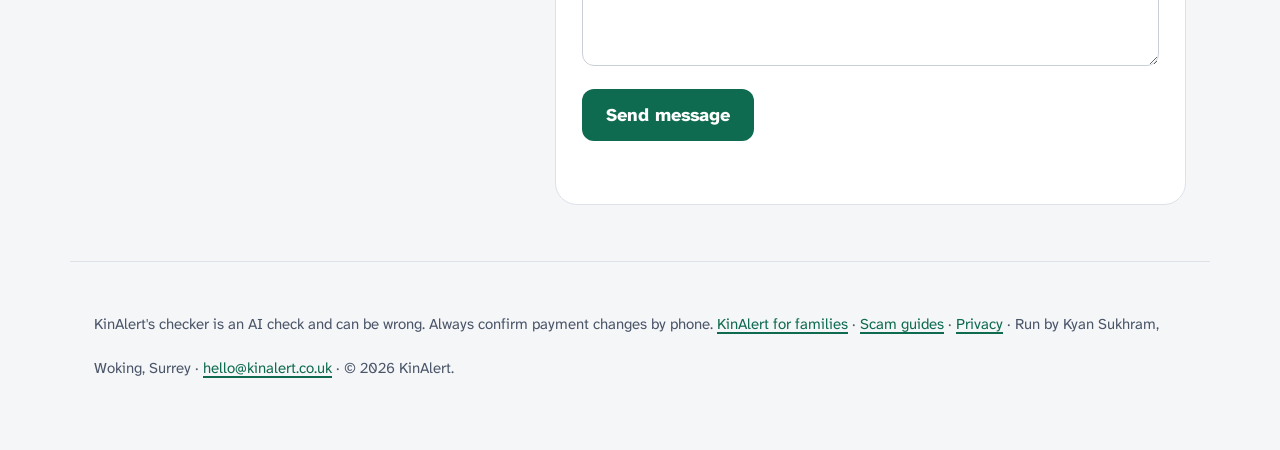
==== commit 5d6f004c: "fix: site audit fixes (honest feature tags, privacy notice, safer checker, a11y, SEO) - Business pag" ====
--- a/business/index.html
+++ b/business/index.html
@@ -3,8 +3,9 @@
 <title>KinAlert for businesses | An early safeguard against AI-powered scams</title>
 <meta name="description" content="AI is making fake invoices and payment scams harder to spot. KinAlert checks suspicious invoices and emails in seconds, free. Team pilots and resident programmes available.">
 <link rel="canonical" href="https://kinalert.co.uk/business/">
-<link rel="icon" href="/assets/favicon-32.png" sizes="32x32" type="image/png">
+<link rel="icon" href="/assets/favicon-32.png" sizes="32x32" type="image/png"><link rel="apple-touch-icon" href="/assets/apple-touch-icon.png">
 <meta property="og:title" content="KinAlert for businesses and organisations"><meta property="og:image" content="https://kinalert.co.uk/assets/og.jpg">
+<meta property="og:description" content="AI is making fake invoices and payment scams harder to spot. Check suspicious invoices and emails in seconds."><meta property="og:url" content="https://kinalert.co.uk/business/"><meta property="og:type" content="website"><meta name="twitter:card" content="summary_large_image">
 <link rel="preconnect" href="https://fonts.googleapis.com"><link rel="preconnect" href="https://fonts.gstatic.com" crossorigin>
 <link href="https://fonts.googleapis.com/css2?family=Atkinson+Hyperlegible+Next:wght@400;600;800&display=swap" rel="stylesheet">
 <link rel="stylesheet" href="/assets/pages.css">
@@ -55,7 +56,7 @@
       <h1>AI is making scams harder to spot. Get ahead of it.</h1>
       <p class="lead">Scam emails used to give themselves away with bad spelling and odd wording. Now AI writes them perfectly, copies a supplier's tone and times them to the moment money moves. KinAlert is an early safeguard: it checks suspicious invoices, emails and messages in seconds, before anyone pays.</p>
       <div class="cta-row"><a class="btn" href="#check">Try the free checker</a><a class="btn line" href="#contact">Talk to us</a></div>
-      <p class="stat">Already today: <b>£138m</b> lost to business email compromise in 12 months, about <b>£30,000</b> per case (National Economic Crime Centre). The old warning signs are disappearing.</p>
+      <p class="stat">Already today: <b>£138m</b> lost to business email compromise in 12 months, about <b>£30,000</b> per case (National Economic Crime Centre, <a href="https://www.infosecurity-magazine.com/news/bec-costs-uk-firms-140m-past-year/">reported here</a>). The old warning signs are disappearing.</p>
     </div>
     <div id="check">
       <div data-kinalert-checker data-cta-text="Want this for your whole team?" data-cta-link="Talk to us" data-cta-href="#contact" data-example="From: accounts@acme-supplies-ltd.co (Acme Supplies). Hi, please note our bank details have changed. Pay invoice INV-2231 for £8,450 to the new account today: sort code 20-45-77, account 41239870. Please keep this confidential as we are mid-audit."></div>
@@ -71,9 +72,9 @@
           <p class="for">For owners, finance teams and office managers who approve payments.</p>
           <ul>
             <li>Free checker for invoices, payment requests and “urgent” emails <span class="tag now">Available now</span></li>
-            <li>A shared address your team forwards anything suspicious to, with a verdict back in minutes <span class="tag soon">Pilot</span></li>
-            <li>A heads-up to whoever approves payments when a request looks like fraud <span class="tag soon">Pilot</span></li>
-            <li>A short monthly briefing on the scams hitting UK businesses, for your team <span class="tag soon">Pilot</span></li>
+            <li>Forward any suspicious email or invoice to check@kinalert.co.uk and get a verdict back in seconds <span class="tag now">Pilot: live</span></li>
+            <li>If an email asks to change bank details, whoever approves payments gets a “call them first” alert <span class="tag now">Pilot: live</span></li>
+            <li>A short monthly briefing on the scams hitting UK businesses, for your team <span class="tag soon">Coming soon</span></li>
           </ul>
         </div>
         <div>
@@ -83,7 +84,7 @@
             <li>Free checker your residents, members and staff can use, with no sign-up <span class="tag now">Available now</span></li>
             <li>Printable posters and leaflets with a QR code for noticeboards and talks <span class="tag now">Free on request</span></li>
             <li>A monthly “scams going round” update for your newsletters <span class="tag now">Free on request</span></li>
-            <li>Family alerts: residents forward messages on WhatsApp and a named relative is told if it's a scam <span class="tag soon">Pilot</span></li>
+            <li>Family alerts on WhatsApp: a named relative is told if a resident gets a scam <span class="tag soon">Coming soon</span></li>
           </ul>
         </div>
       </div>
@@ -94,7 +95,7 @@
     <div class="wrap wide">
       <h2 id="how-h" style="margin-top:0">How it works</h2>
       <ol class="steps">
-        <li><strong>Send it to us</strong>Paste the message, upload a screenshot, or (in a pilot) forward it to your KinAlert address.</li>
+        <li><strong>Send it to us</strong>Paste the message, upload a screenshot, or, for pilot firms, forward it to check@kinalert.co.uk.</li>
         <li><strong>We check it</strong>Our AI looks past the polish for what scammers can't hide: changed bank details, lookalike addresses, urgency, secrecy and known UK scam patterns.</li>
         <li><strong>You get a clear answer</strong>A plain verdict, the reason, and the next steps, such as calling the supplier on a number you already have.</li>
       </ol>
@@ -120,9 +121,9 @@
       </ol>
       <h2>Questions</h2>
       <details><summary>What does a pilot involve?</summary><p>We set KinAlert up for a small group (a team, or residents in one scheme), check in regularly, and shape it around what you need. Early pilots are free while we build the product with partners.</p></details>
-      <details><summary>What happens to the messages you check?</summary><p>Messages are checked by our AI and the answer is returned. We don't store the content. Don't send passwords or full card numbers.</p></details>
+      <details><summary>What happens to the messages you check?</summary><p>Messages are sent to Anthropic's Claude AI to be checked, and the answer comes straight back. KinAlert doesn't store the content. Don't send passwords or full card numbers. See our <a href="/privacy/">privacy notice</a>.</p></details>
       <details><summary>Can it be wrong?</summary><p>Yes. It's built to be cautious: if it isn't sure, it says so. It supports your checks, it doesn't replace them. Always confirm payment changes by phone.</p></details>
-      <details><summary>Who is KinAlert?</summary><p>KinAlert is a UK start-up building scam protection for families and the organisations that support them. We're early, independent and working closely with our first partners.</p></details>
+      <details><summary>Who is KinAlert?</summary><p>KinAlert is a UK start-up building scam protection for families, small businesses and the organisations that support them. We're early, independent and working closely with our first partners.</p></details>
     </div>
   </section>
 
@@ -146,7 +147,7 @@
     </div>
   </section>
 </main>
-<footer class="wrap wide">KinAlert's checker is an AI check and can be wrong. Always confirm payment changes by phone. <a href="/">KinAlert for families</a> · <a href="/scams/">Scam guides</a> · © 2026 KinAlert.</footer>
+<footer class="wrap wide">KinAlert's checker is an AI check and can be wrong. Always confirm payment changes by phone. <a href="/">KinAlert for families</a> · <a href="/scams/">Scam guides</a> · <a href="/privacy/">Privacy</a> · Run by Kyan Sukhram, Woking, Surrey · <a href="mailto:hello@kinalert.co.uk">hello@kinalert.co.uk</a> · © 2026 KinAlert.</footer>
 <script src="/assets/checker-widget.js?v=2" defer></script>
 <script>
 (function () {
@@ -155,10 +156,11 @@
   f.addEventListener('submit', function (e) {
     e.preventDefault();
     var d = { name: f.name.value, email: f.email.value, organisation: f.company.value, interest: f.interest.value, message: f.message.value, _honey: f._honey.value, _subject: 'KinAlert BUSINESS enquiry', _template: 'table', _captcha: 'false' };
-    if (!d.name.trim()) { show('Add your name.', false); f.name.focus(); return; }
-    if (!/^[^\s@]+@[^\s@]+\.[^\s@]+$/.test(d.email.trim())) { show('Check your email address.', false); f.email.focus(); return; }
-    if (!d.interest) { show('Choose what you are interested in.', false); f.interest.focus(); return; }
-    b.disabled = true; b.textContent = 'Sending';
+    f.querySelectorAll('[aria-invalid]').forEach(function (x) { x.removeAttribute('aria-invalid'); });
+    if (!d.name.trim()) { show('Add your name.', false); f.name.setAttribute('aria-invalid','true'); f.name.focus(); return; }
+    if (!/^[^\s@]+@[^\s@]+\.[^\s@]+$/.test(d.email.trim())) { show('Check your email address.', false); f.email.setAttribute('aria-invalid','true'); f.email.focus(); return; }
+    if (!d.interest) { show('Choose what you are interested in.', false); f.interest.setAttribute('aria-invalid','true'); f.interest.focus(); return; }
+    b.disabled = true; b.textContent = 'Sending…'; show('Sending… this can take up to 30 seconds. Please keep this page open.', true);
     fetch('https://formsubmit.co/ajax/de3dee0c972bc49ac073096827a7b243', { method: 'POST', headers: { 'Content-Type': 'application/json', 'Accept': 'application/json' }, body: JSON.stringify(d) })
       .then(function (r) { return r.json().then(function (j) { return { ok: r.ok, j: j }; }); })
       .then(function (res) { if (res.ok && String(res.j.success) === 'true') { f.reset(); show("Thanks. We'll reply within two working days.", true); } else { console.error('enquiry', res.j); show("That didn't send. Try again in a minute.", false); } })
--- a/assets/pages.css
+++ b/assets/pages.css
@@ -34,3 +34,8 @@
 .cta{margin:48px 0;background:var(--ink);color:#fff;border-radius:22px;padding:28px}.cta a{color:#fff;font-weight:800}
 footer{color:var(--ink-2);font-size:15px;padding:40px 0 60px;border-top:1px solid var(--line);margin-top:40px}
 @media (max-width:560px){.wrap{padding-left:16px;padding-right:16px}.kc-go{margin-left:0;width:100%}}
+.kc-vh{position:absolute;width:1px;height:1px;padding:0;margin:-1px;overflow:hidden;clip:rect(0 0 0 0);white-space:nowrap;border:0}
+.kc-file:focus-within{outline:4px solid #f5b400;outline-offset:2px}
+/* Bigger tap targets on phones (44px minimum) */
+.top a{min-height:44px;display:inline-flex;align-items:center}
+footer a,.cta a,.kc-ex{display:inline-block;padding:10px 0}
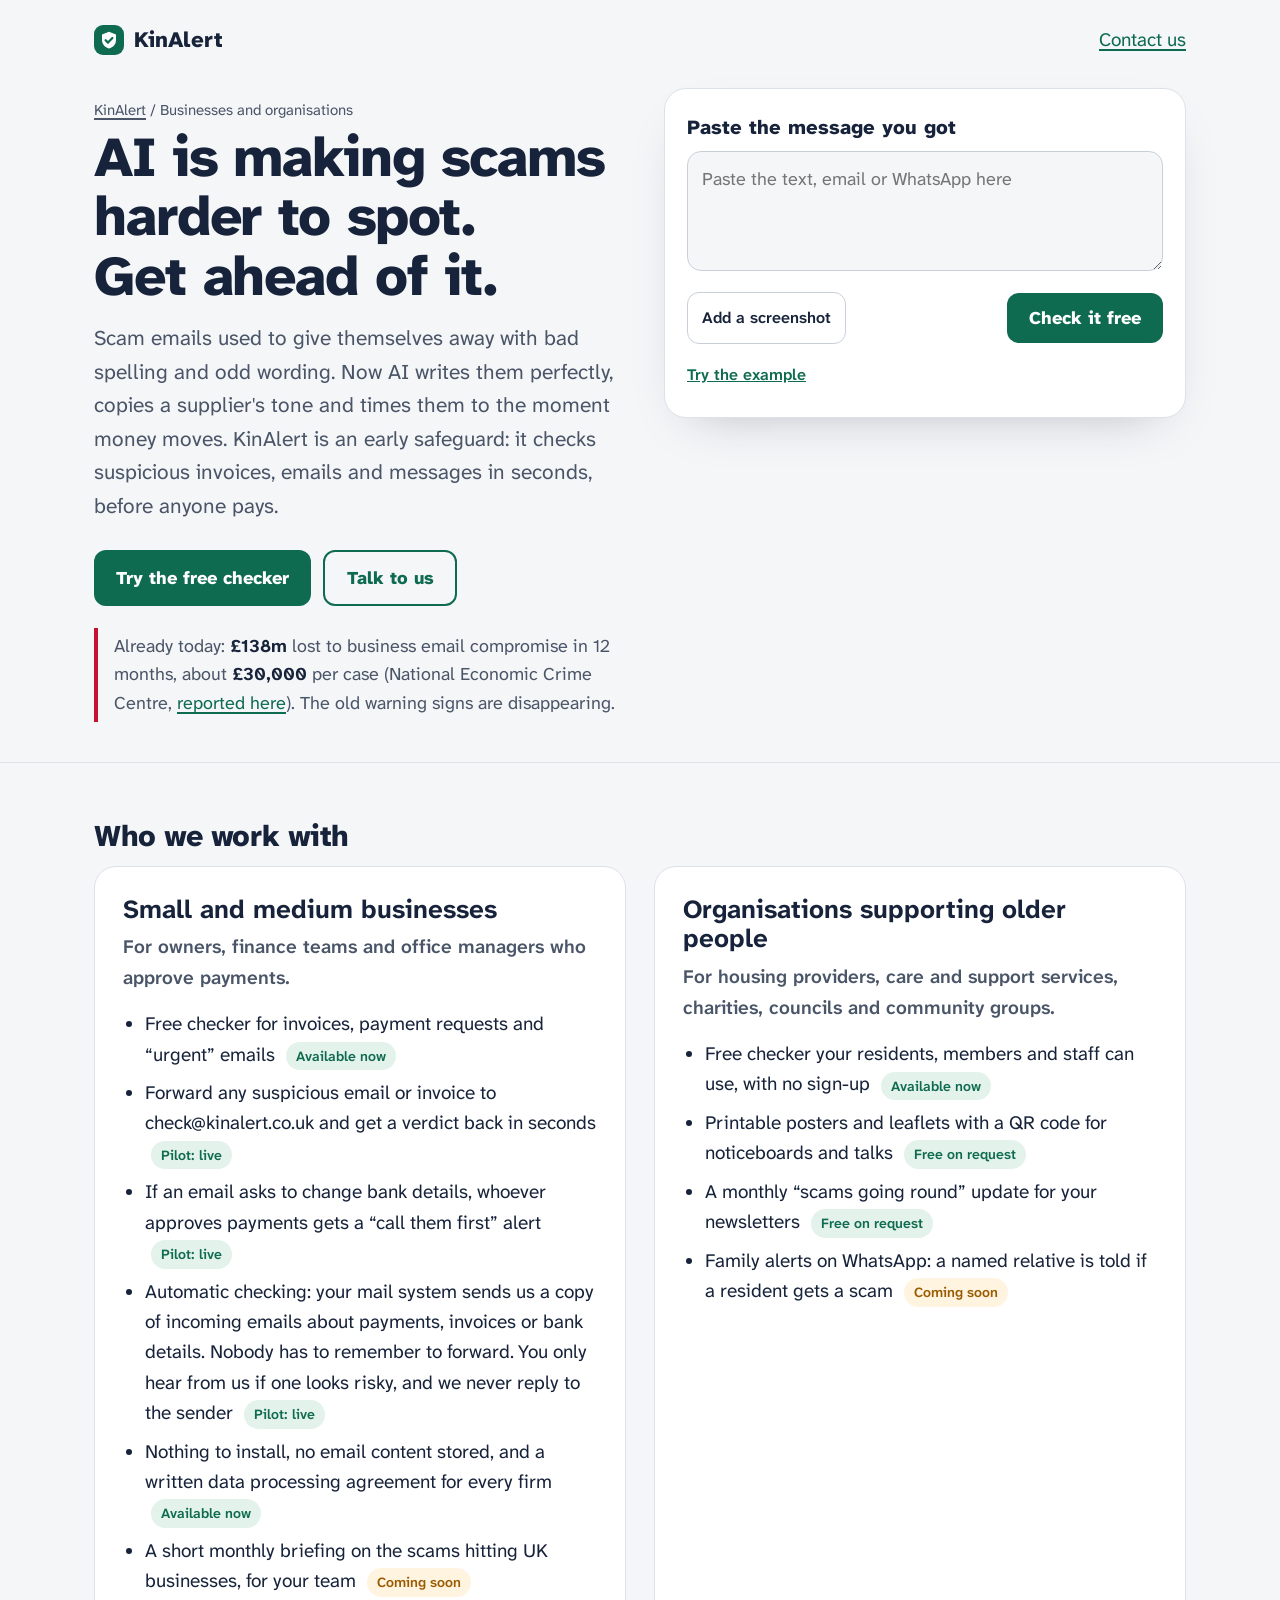
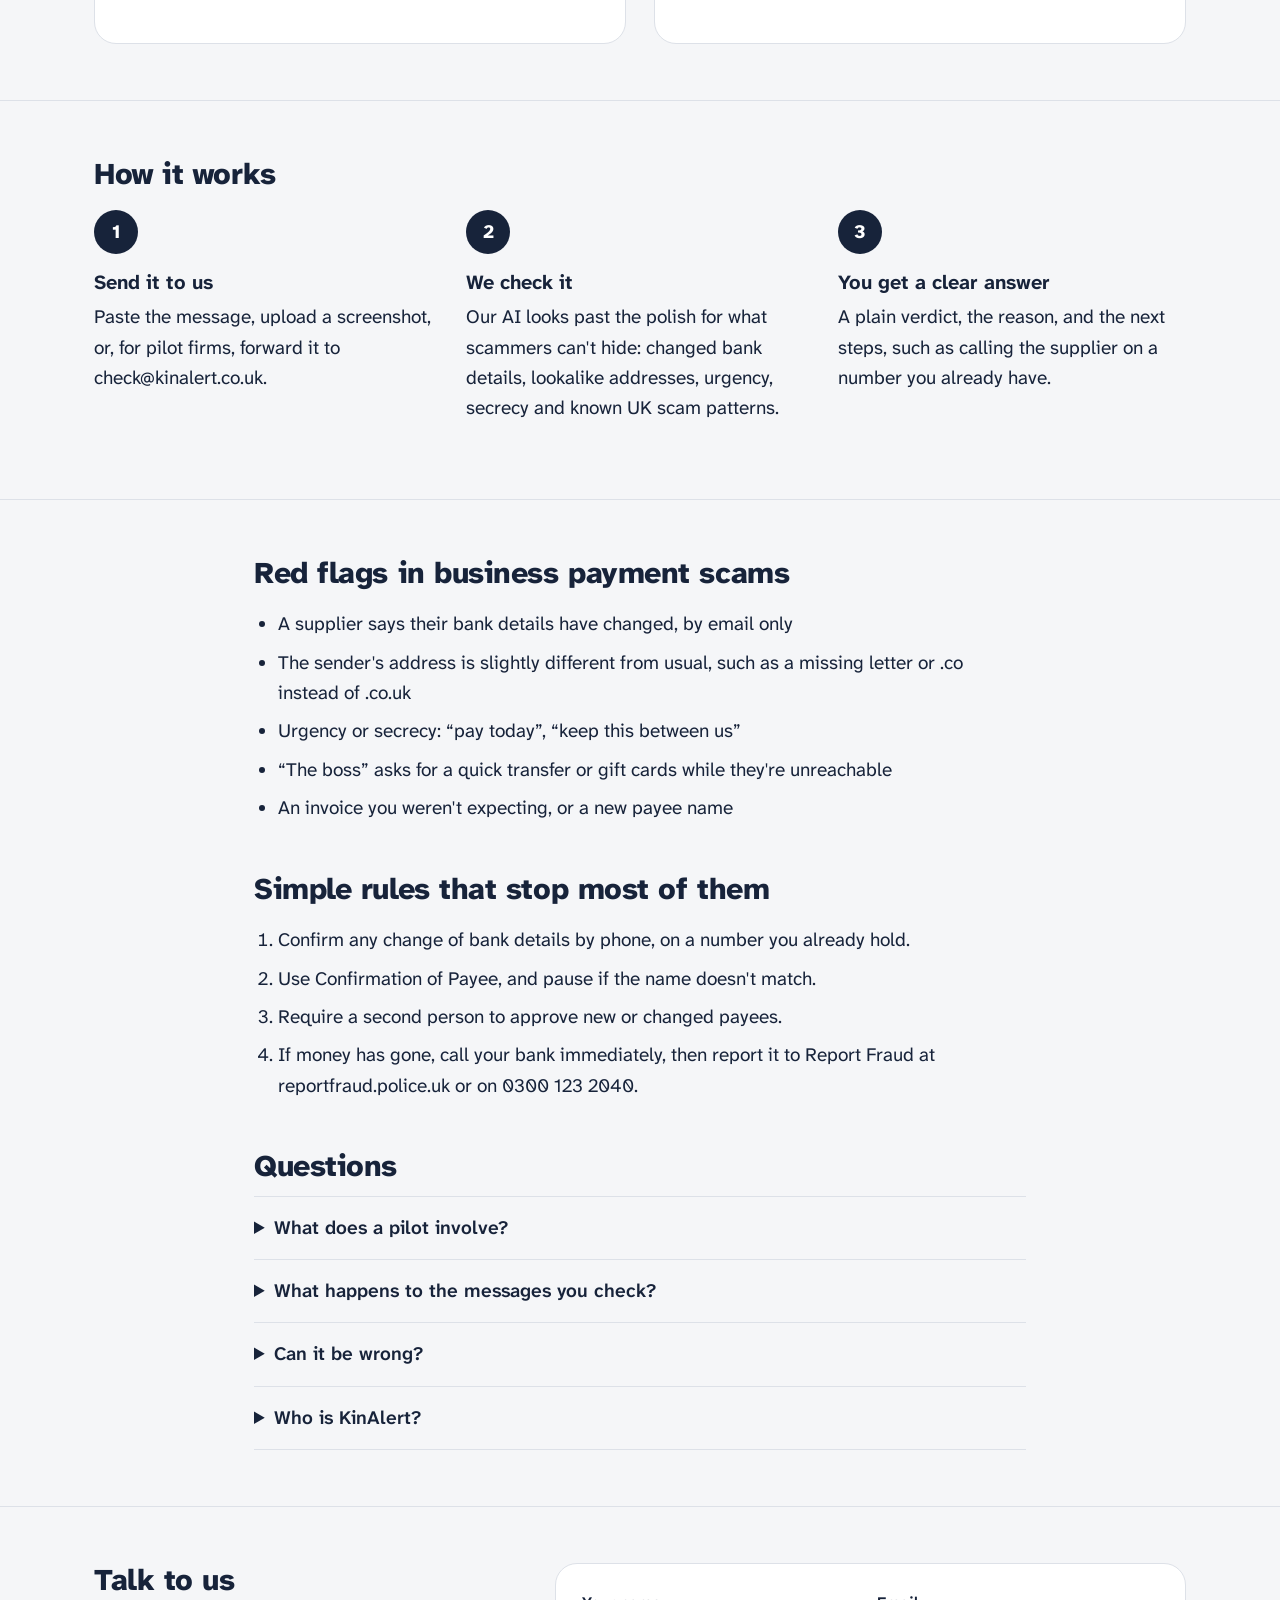
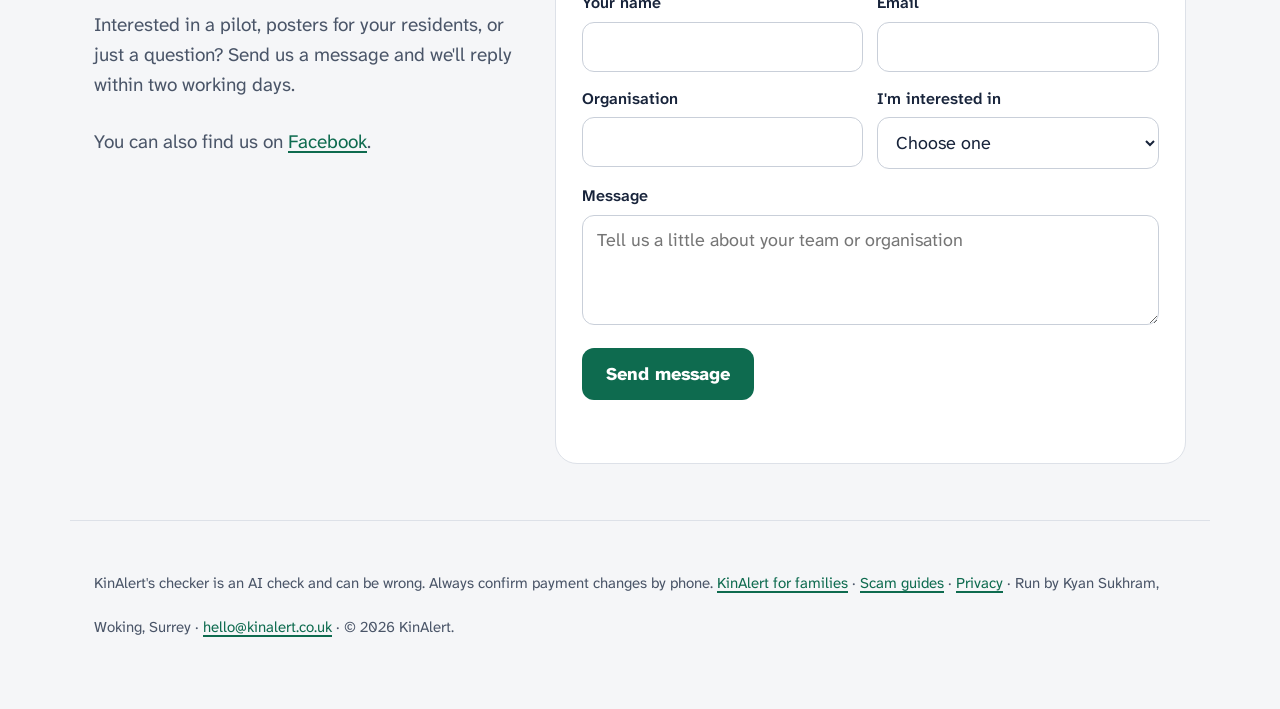
==== commit 390c4c3f: "feat: business page lists automatic checking and data agreement Co-Authored-By: Claude Opus 5.5 <nor" ====
--- a/business/index.html
+++ b/business/index.html
@@ -74,6 +74,8 @@
             <li>Free checker for invoices, payment requests and “urgent” emails <span class="tag now">Available now</span></li>
             <li>Forward any suspicious email or invoice to check@kinalert.co.uk and get a verdict back in seconds <span class="tag now">Pilot: live</span></li>
             <li>If an email asks to change bank details, whoever approves payments gets a “call them first” alert <span class="tag now">Pilot: live</span></li>
+            <li>Automatic checking: your mail system sends us a copy of incoming emails about payments, invoices or bank details. Nobody has to remember to forward. You only hear from us if one looks risky, and we never reply to the sender <span class="tag now">Pilot: live</span></li>
+            <li>Nothing to install, no email content stored, and a written data processing agreement for every firm <span class="tag now">Available now</span></li>
             <li>A short monthly briefing on the scams hitting UK businesses, for your team <span class="tag soon">Coming soon</span></li>
           </ul>
         </div>
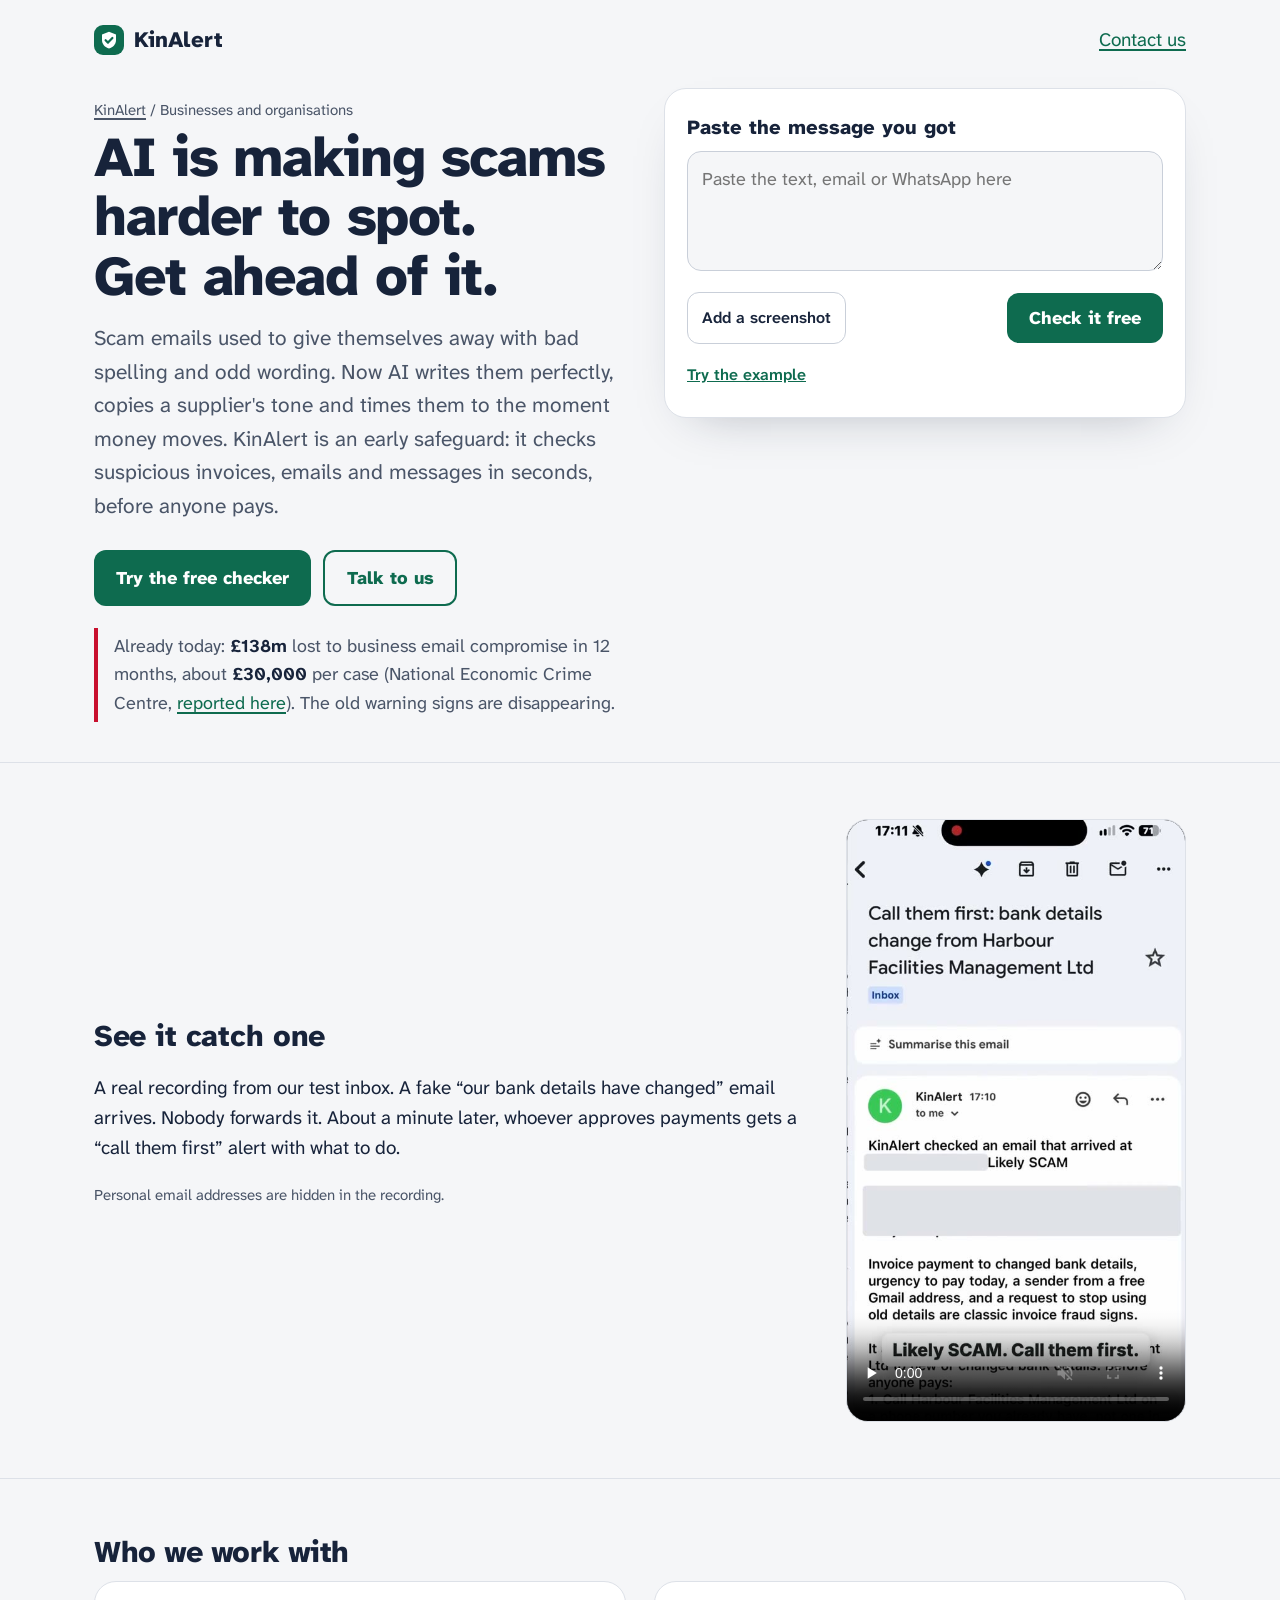
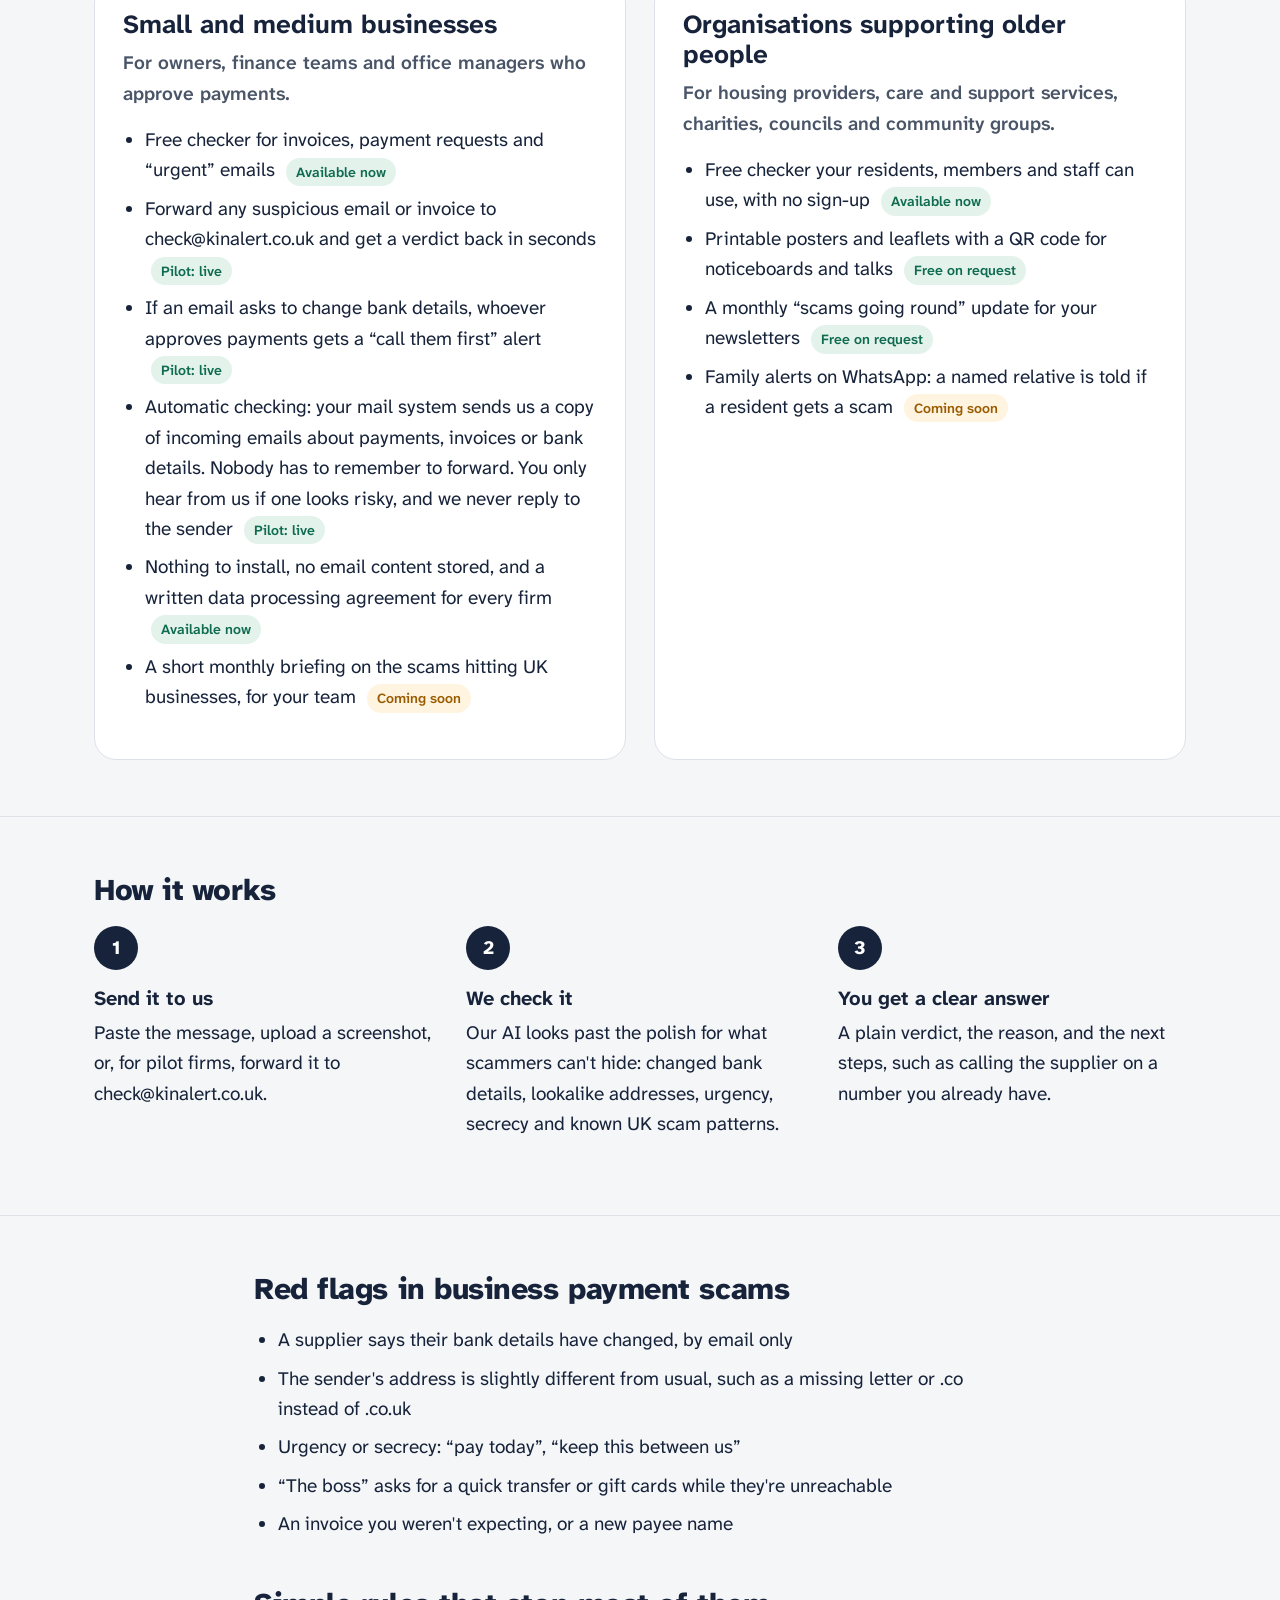
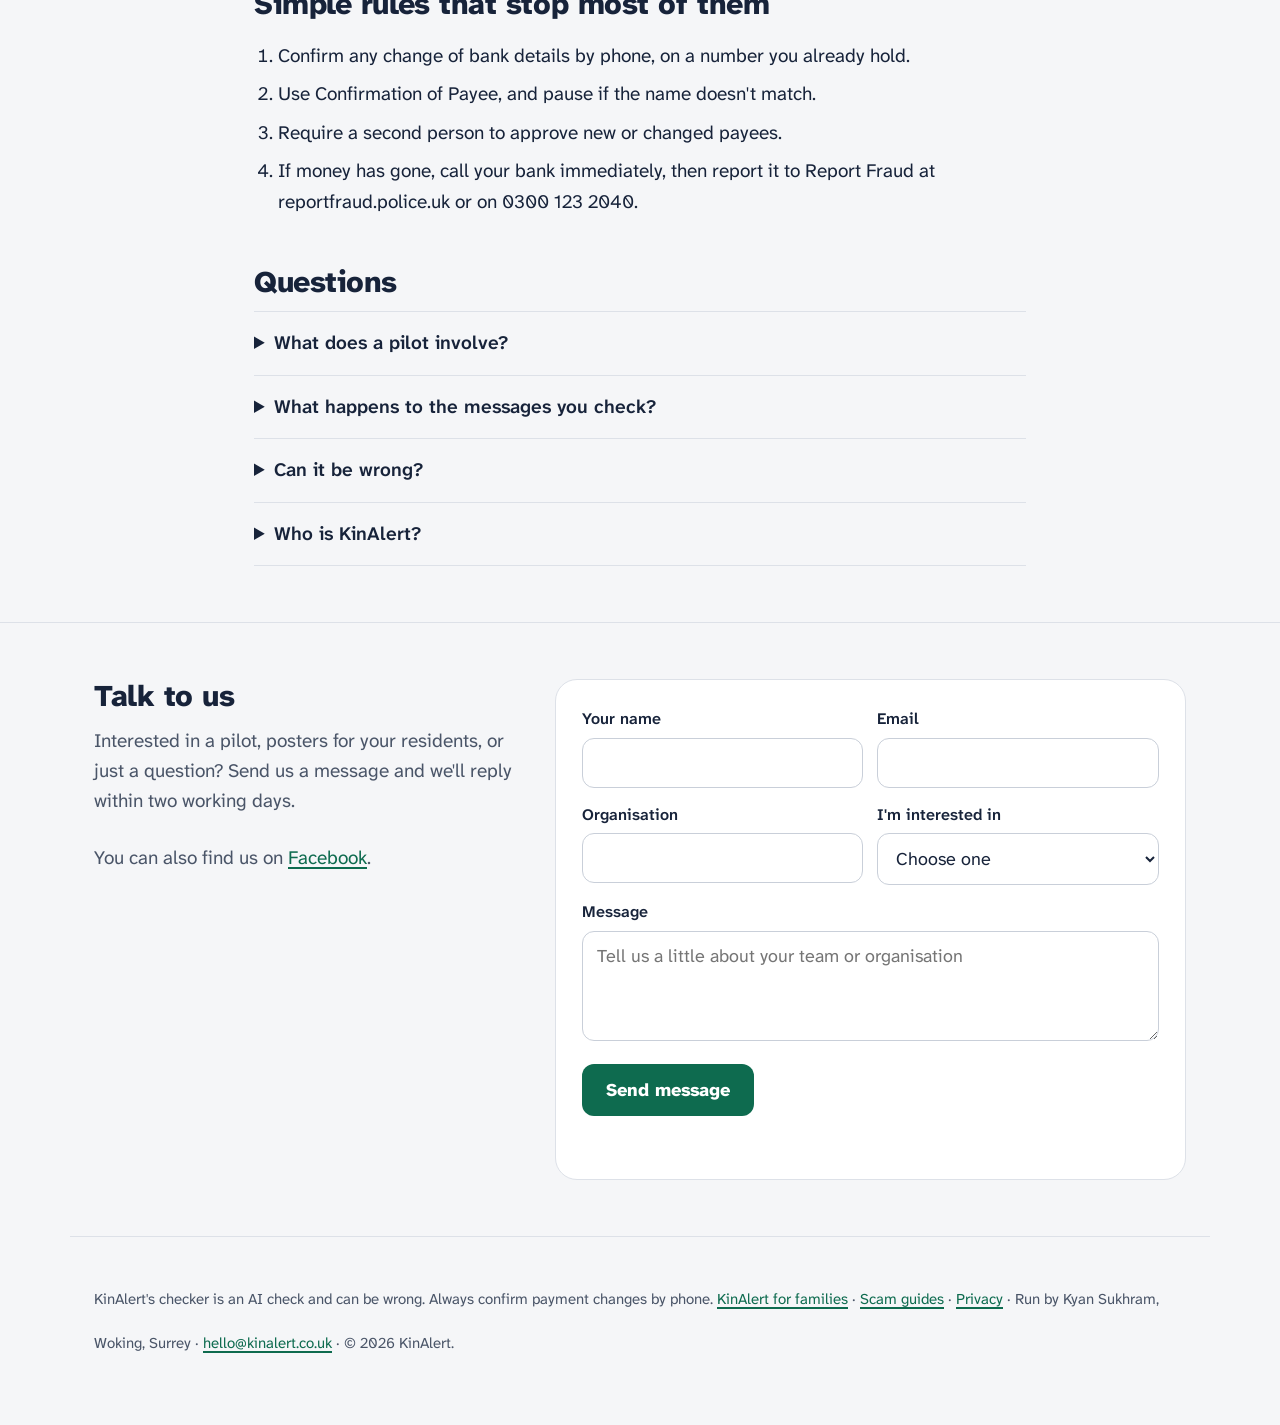
==== commit d77b9529: "feat: business page shows real Teams demo recording Co-Authored-By: Claude Opus 5.5 <noreply@anthrop" ====
--- a/business/index.html
+++ b/business/index.html
@@ -42,8 +42,11 @@
   form.biz button[disabled]{opacity:.6}
   .bm{font-weight:600;margin:10px 0 0;min-height:1.4em}.bm.ok{color:var(--brand)}.bm.err{color:var(--scam)}
   .hp{position:absolute;left:-9999px}
+  .demo{display:grid;grid-template-columns:1fr 340px;gap:40px;align-items:center}
+  .demo video{width:100%;height:auto;border-radius:22px;border:1px solid var(--line);background:#000}
+  .demo .note{font-size:15px;color:var(--ink-2)}
   .contact{display:grid;grid-template-columns:.8fr 1.2fr;gap:40px;align-items:start}
-  @media (max-width:900px){.hero-b,.who,.contact{grid-template-columns:1fr}ol.steps{grid-template-columns:1fr}}
+  @media (max-width:900px){.hero-b,.who,.contact,.demo{grid-template-columns:1fr}.demo video{max-width:340px;justify-self:center}ol.steps{grid-template-columns:1fr}}
   @media (max-width:560px){form.biz .two{grid-template-columns:1fr;gap:0}}
 </style>
 </head><body>
@@ -62,6 +65,17 @@
       <div data-kinalert-checker data-cta-text="Want this for your whole team?" data-cta-link="Talk to us" data-cta-href="#contact" data-example="From: accounts@acme-supplies-ltd.co (Acme Supplies). Hi, please note our bank details have changed. Pay invoice INV-2231 for £8,450 to the new account today: sort code 20-45-77, account 41239870. Please keep this confidential as we are mid-audit."></div>
     </div>
   </div>
+
+  <section class="b" aria-labelledby="demo-h">
+    <div class="wrap wide demo">
+      <div>
+        <h2 id="demo-h" style="margin-top:0">See it catch one</h2>
+        <p>A real recording from our test inbox. A fake “our bank details have changed” email arrives. Nobody forwards it. About a minute later, whoever approves payments gets a “call them first” alert with what to do.</p>
+        <p class="note">Personal email addresses are hidden in the recording.</p>
+      </div>
+      <video src="/assets/teams-demo.mp4" poster="/assets/teams-demo-poster.jpg" controls muted playsinline preload="none" width="540" height="960" aria-label="Screen recording: a fake bank details email arrives and KinAlert sends a call them first alert"></video>
+    </div>
+  </section>
 
   <section class="b" aria-labelledby="who-h">
     <div class="wrap wide">
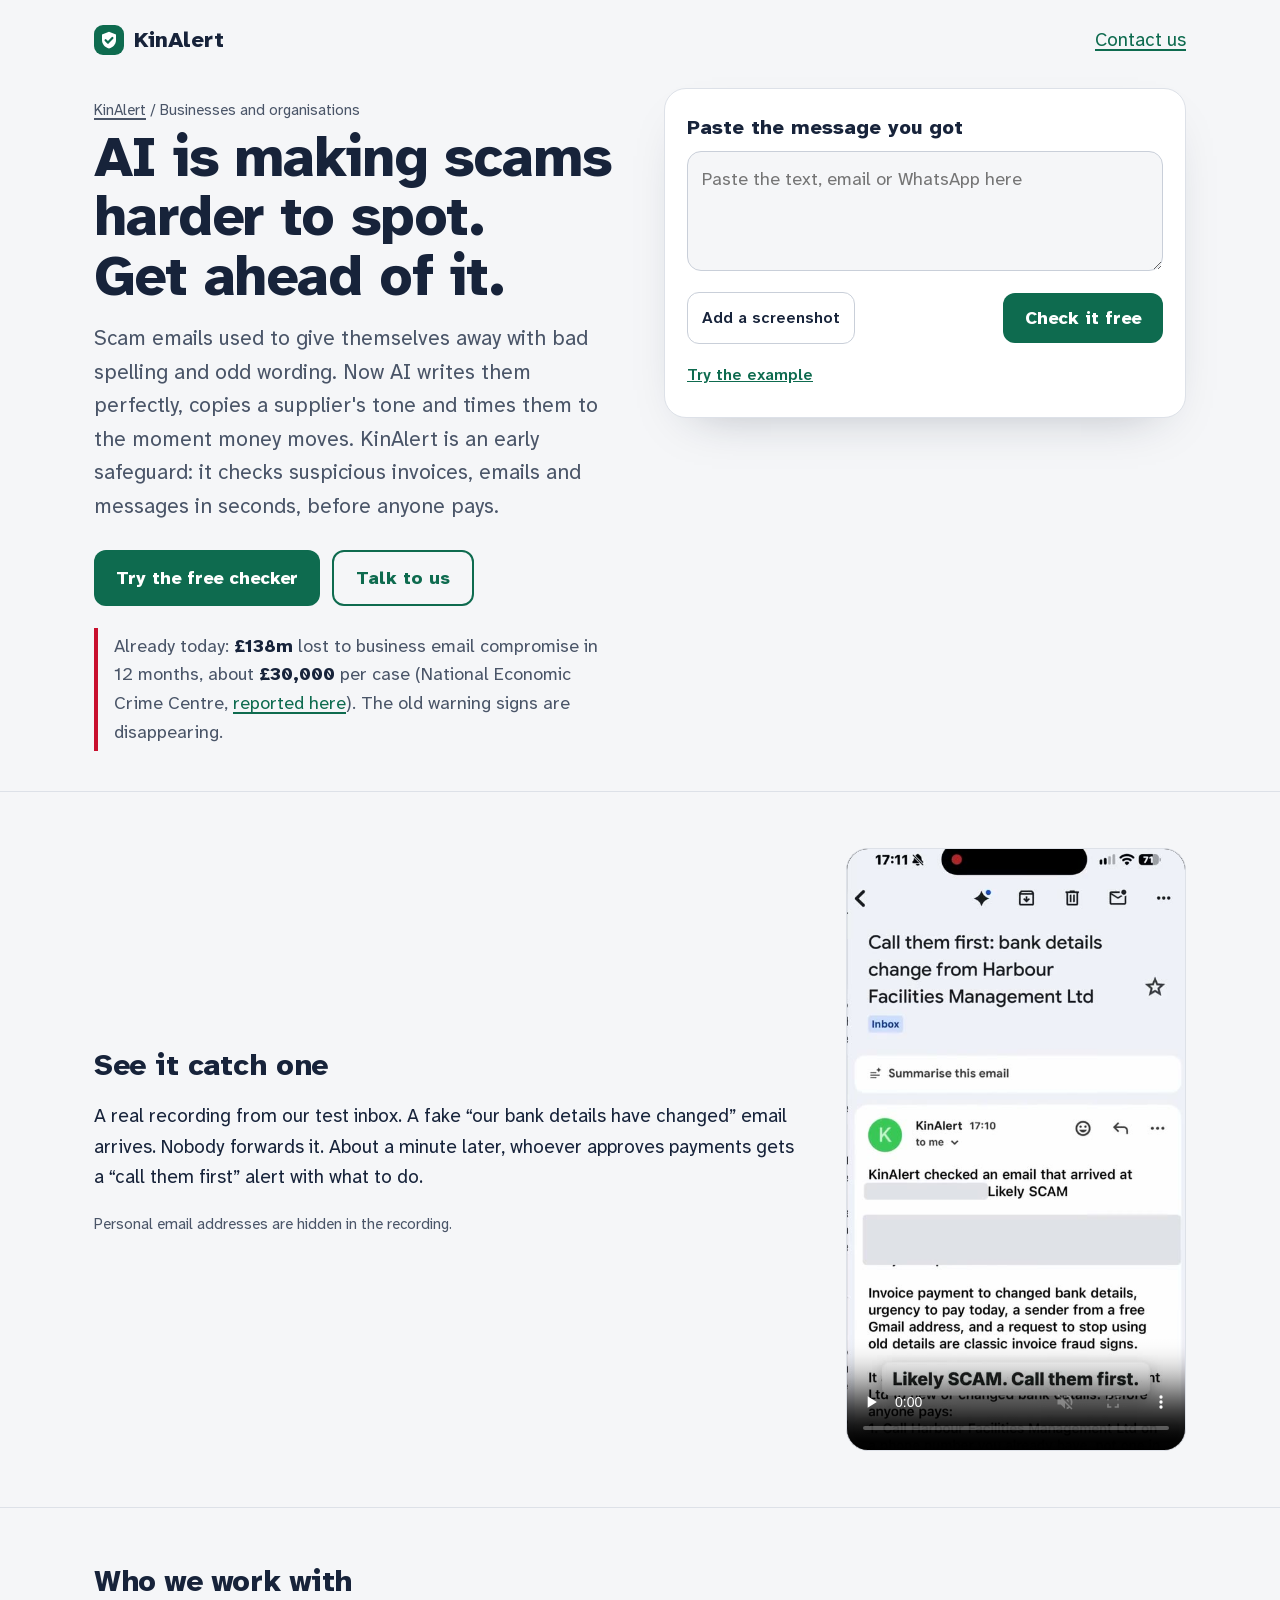
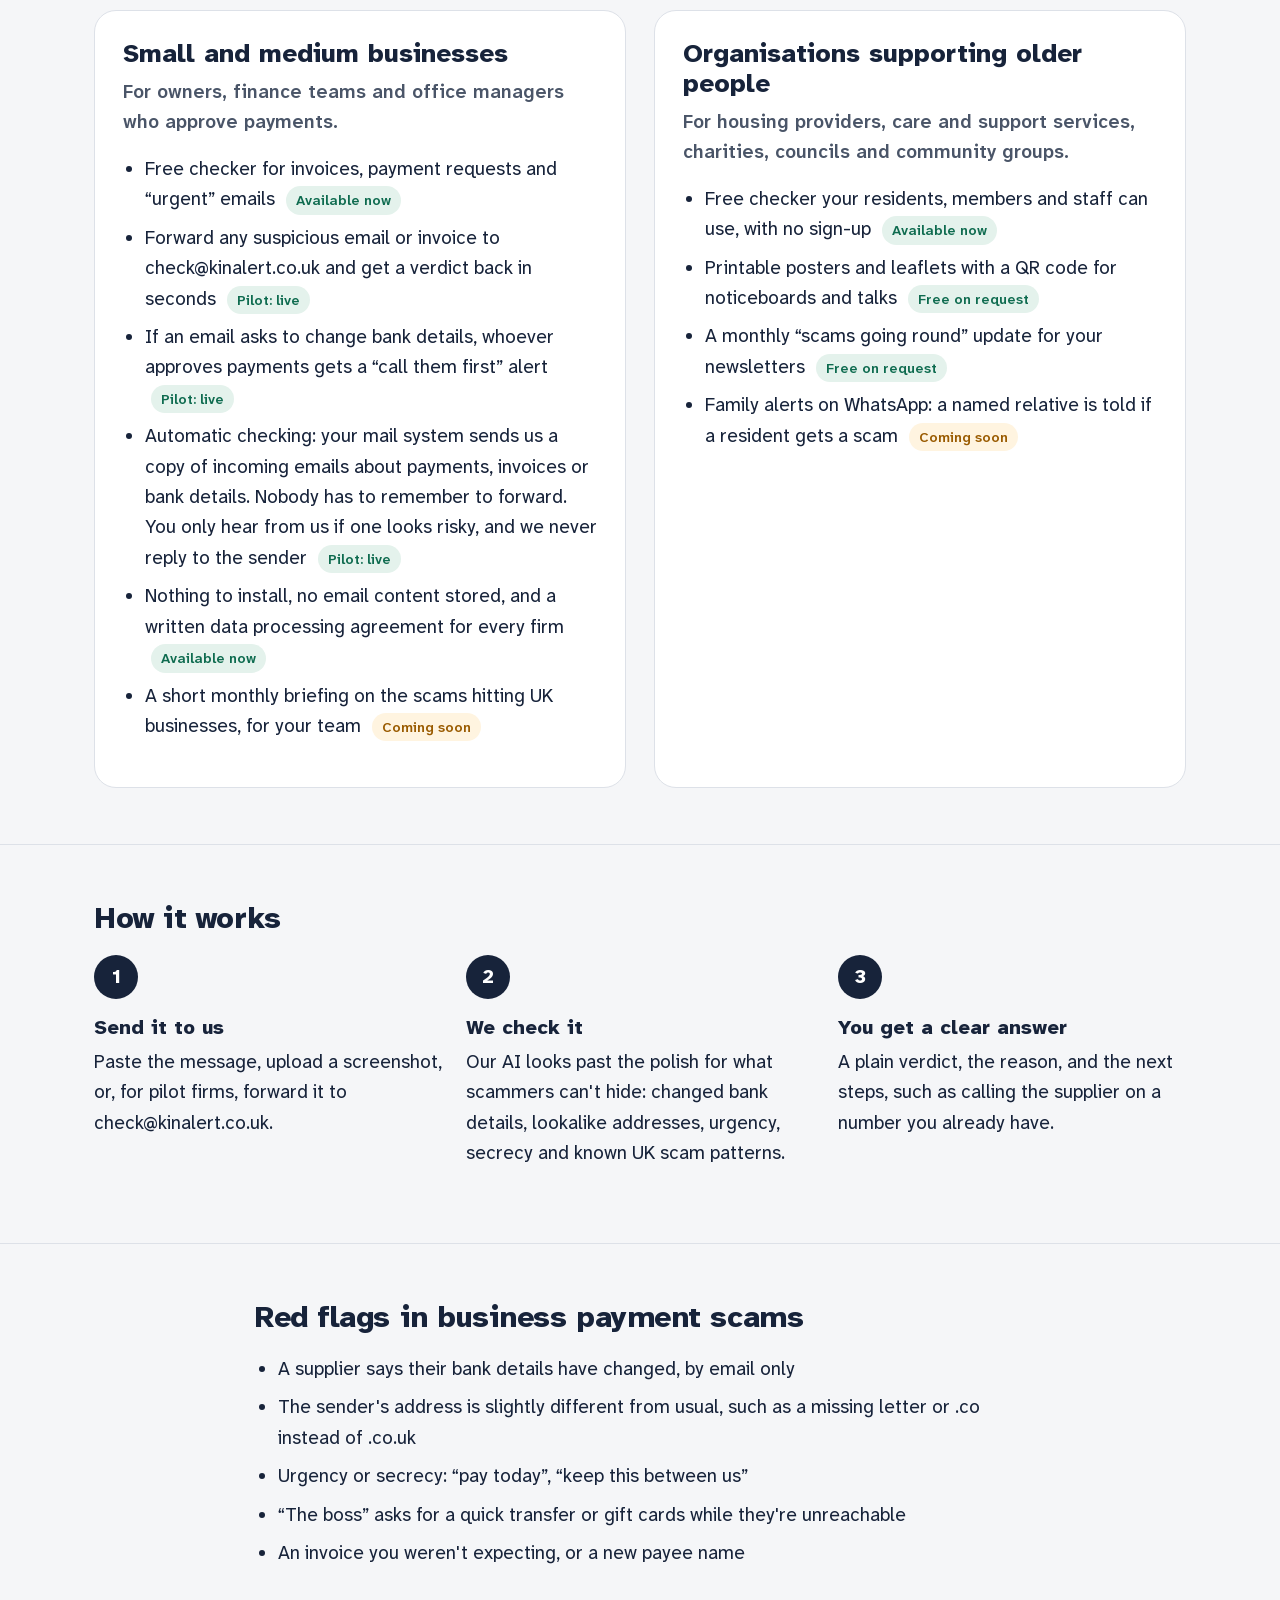
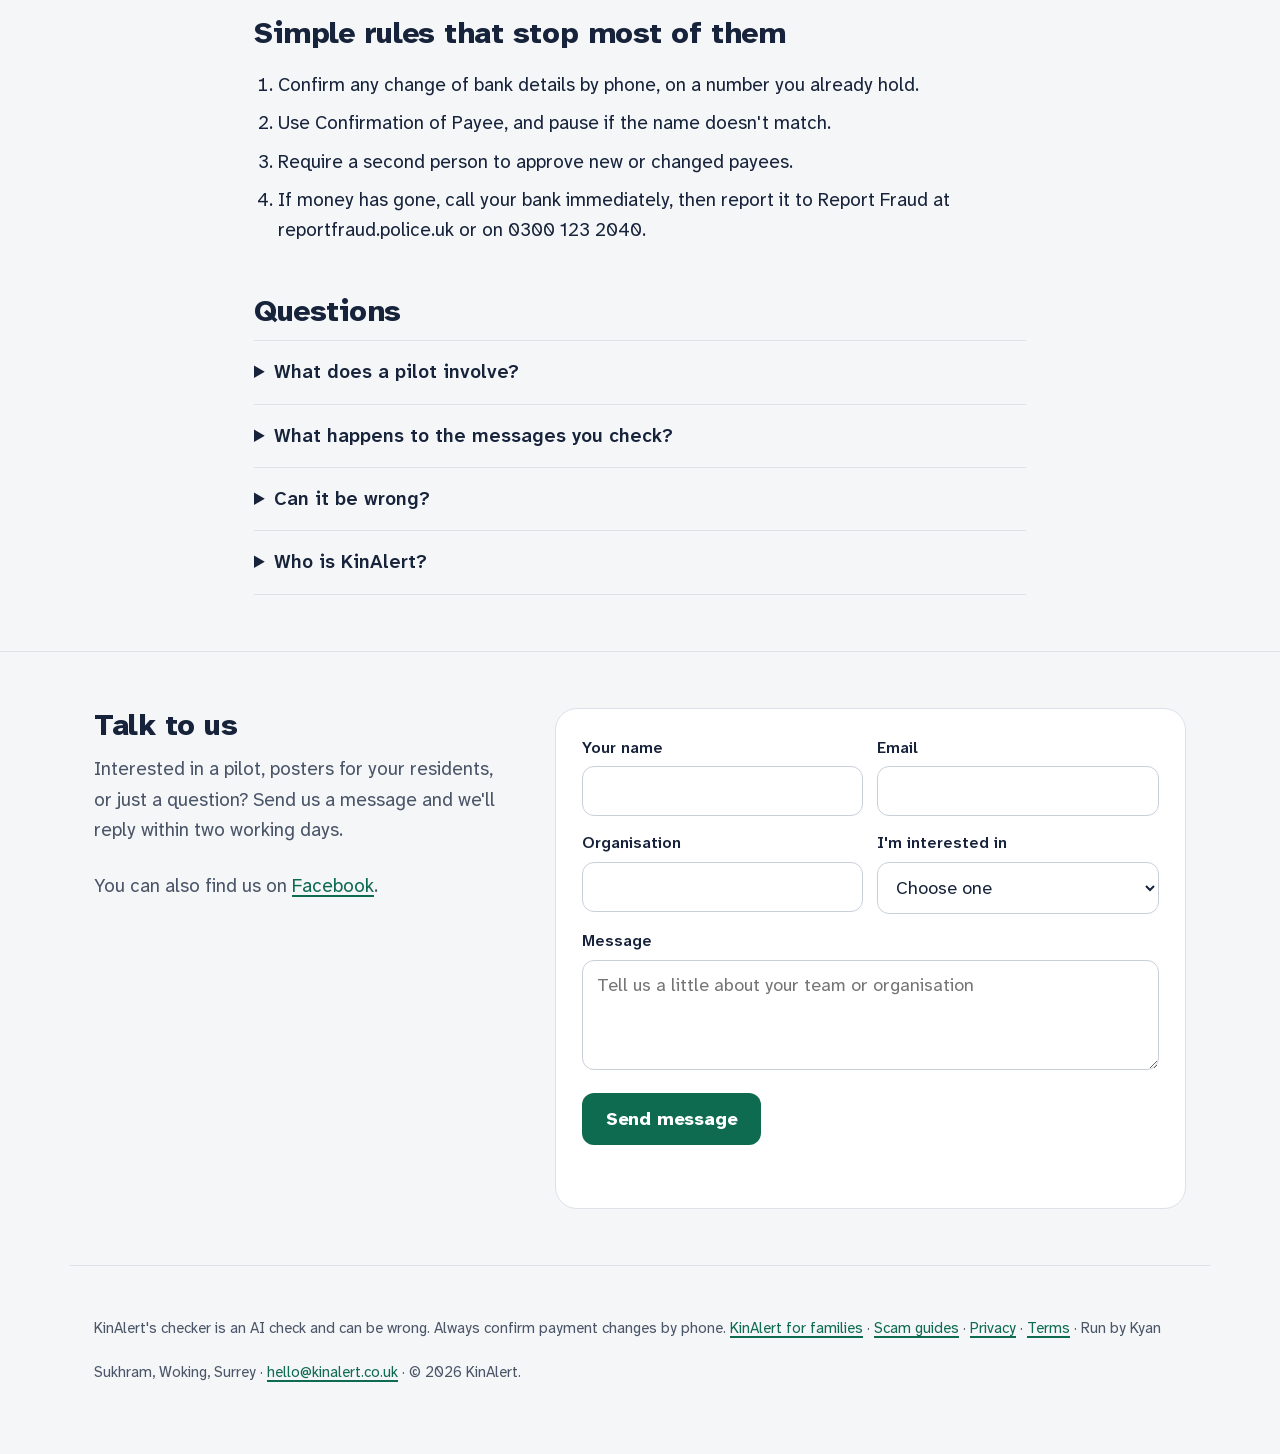
==== commit 6cbb2ddd: "feat: terms of use page, self-hosted fonts (no Google Fonts), legal links in all footers Co-Authored" ====
--- a/business/index.html
+++ b/business/index.html
@@ -6,8 +6,7 @@
 <link rel="icon" href="/assets/favicon-32.png" sizes="32x32" type="image/png"><link rel="apple-touch-icon" href="/assets/apple-touch-icon.png">
 <meta property="og:title" content="KinAlert for businesses and organisations"><meta property="og:image" content="https://kinalert.co.uk/assets/og.jpg">
 <meta property="og:description" content="AI is making fake invoices and payment scams harder to spot. Check suspicious invoices and emails in seconds."><meta property="og:url" content="https://kinalert.co.uk/business/"><meta property="og:type" content="website"><meta name="twitter:card" content="summary_large_image">
-<link rel="preconnect" href="https://fonts.googleapis.com"><link rel="preconnect" href="https://fonts.gstatic.com" crossorigin>
-<link href="https://fonts.googleapis.com/css2?family=Atkinson+Hyperlegible+Next:wght@400;600;800&display=swap" rel="stylesheet">
+<link href="/assets/fonts/fonts.css" rel="stylesheet">
 <link rel="stylesheet" href="/assets/pages.css">
 <style>
   .wide{max-width:1140px}
@@ -163,7 +162,7 @@
     </div>
   </section>
 </main>
-<footer class="wrap wide">KinAlert's checker is an AI check and can be wrong. Always confirm payment changes by phone. <a href="/">KinAlert for families</a> · <a href="/scams/">Scam guides</a> · <a href="/privacy/">Privacy</a> · Run by Kyan Sukhram, Woking, Surrey · <a href="mailto:hello@kinalert.co.uk">hello@kinalert.co.uk</a> · © 2026 KinAlert.</footer>
+<footer class="wrap wide">KinAlert's checker is an AI check and can be wrong. Always confirm payment changes by phone. <a href="/">KinAlert for families</a> · <a href="/scams/">Scam guides</a> · <a href="/privacy/">Privacy</a> · <a href="/terms/">Terms</a> · Run by Kyan Sukhram, Woking, Surrey · <a href="mailto:hello@kinalert.co.uk">hello@kinalert.co.uk</a> · © 2026 KinAlert.</footer>
 <script src="/assets/checker-widget.js?v=2" defer></script>
 <script>
 (function () {
--- a/assets/fonts/fonts.css
+++ b/assets/fonts/fonts.css
@@ -0,0 +1,54 @@
+/* latin-ext */
+@font-face {
+  font-family: 'Atkinson Hyperlegible Next';
+  font-style: normal;
+  font-weight: 400;
+  font-display: swap;
+  src: url(/assets/fonts/atkinson-next-400-latin-ext.woff2) format('woff2');
+  unicode-range: U+0100-02BA, U+02BD-02C5, U+02C7-02CC, U+02CE-02D7, U+02DD-02FF, U+0304, U+0308, U+0329, U+1D00-1DBF, U+1E00-1E9F, U+1EF2-1EFF, U+2020, U+20A0-20AB, U+20AD-20C4, U+2113, U+2C60-2C7F, U+A720-A7FF;
+}
+/* latin */
+@font-face {
+  font-family: 'Atkinson Hyperlegible Next';
+  font-style: normal;
+  font-weight: 400;
+  font-display: swap;
+  src: url(/assets/fonts/atkinson-next-400-latin.woff2) format('woff2');
+  unicode-range: U+0000-00FF, U+0131, U+0152-0153, U+02BB-02BC, U+02C6, U+02DA, U+02DC, U+0304, U+0308, U+0329, U+2000-206F, U+20AC, U+2122, U+2191, U+2193, U+2212, U+2215, U+FEFF, U+FFFD;
+}
+/* latin-ext */
+@font-face {
+  font-family: 'Atkinson Hyperlegible Next';
+  font-style: normal;
+  font-weight: 600;
+  font-display: swap;
+  src: url(/assets/fonts/atkinson-next-600-latin-ext.woff2) format('woff2');
+  unicode-range: U+0100-02BA, U+02BD-02C5, U+02C7-02CC, U+02CE-02D7, U+02DD-02FF, U+0304, U+0308, U+0329, U+1D00-1DBF, U+1E00-1E9F, U+1EF2-1EFF, U+2020, U+20A0-20AB, U+20AD-20C4, U+2113, U+2C60-2C7F, U+A720-A7FF;
+}
+/* latin */
+@font-face {
+  font-family: 'Atkinson Hyperlegible Next';
+  font-style: normal;
+  font-weight: 600;
+  font-display: swap;
+  src: url(/assets/fonts/atkinson-next-600-latin.woff2) format('woff2');
+  unicode-range: U+0000-00FF, U+0131, U+0152-0153, U+02BB-02BC, U+02C6, U+02DA, U+02DC, U+0304, U+0308, U+0329, U+2000-206F, U+20AC, U+2122, U+2191, U+2193, U+2212, U+2215, U+FEFF, U+FFFD;
+}
+/* latin-ext */
+@font-face {
+  font-family: 'Atkinson Hyperlegible Next';
+  font-style: normal;
+  font-weight: 800;
+  font-display: swap;
+  src: url(/assets/fonts/atkinson-next-800-latin-ext.woff2) format('woff2');
+  unicode-range: U+0100-02BA, U+02BD-02C5, U+02C7-02CC, U+02CE-02D7, U+02DD-02FF, U+0304, U+0308, U+0329, U+1D00-1DBF, U+1E00-1E9F, U+1EF2-1EFF, U+2020, U+20A0-20AB, U+20AD-20C4, U+2113, U+2C60-2C7F, U+A720-A7FF;
+}
+/* latin */
+@font-face {
+  font-family: 'Atkinson Hyperlegible Next';
+  font-style: normal;
+  font-weight: 800;
+  font-display: swap;
+  src: url(/assets/fonts/atkinson-next-800-latin.woff2) format('woff2');
+  unicode-range: U+0000-00FF, U+0131, U+0152-0153, U+02BB-02BC, U+02C6, U+02DA, U+02DC, U+0304, U+0308, U+0329, U+2000-206F, U+20AC, U+2122, U+2191, U+2193, U+2212, U+2215, U+FEFF, U+FFFD;
+}
